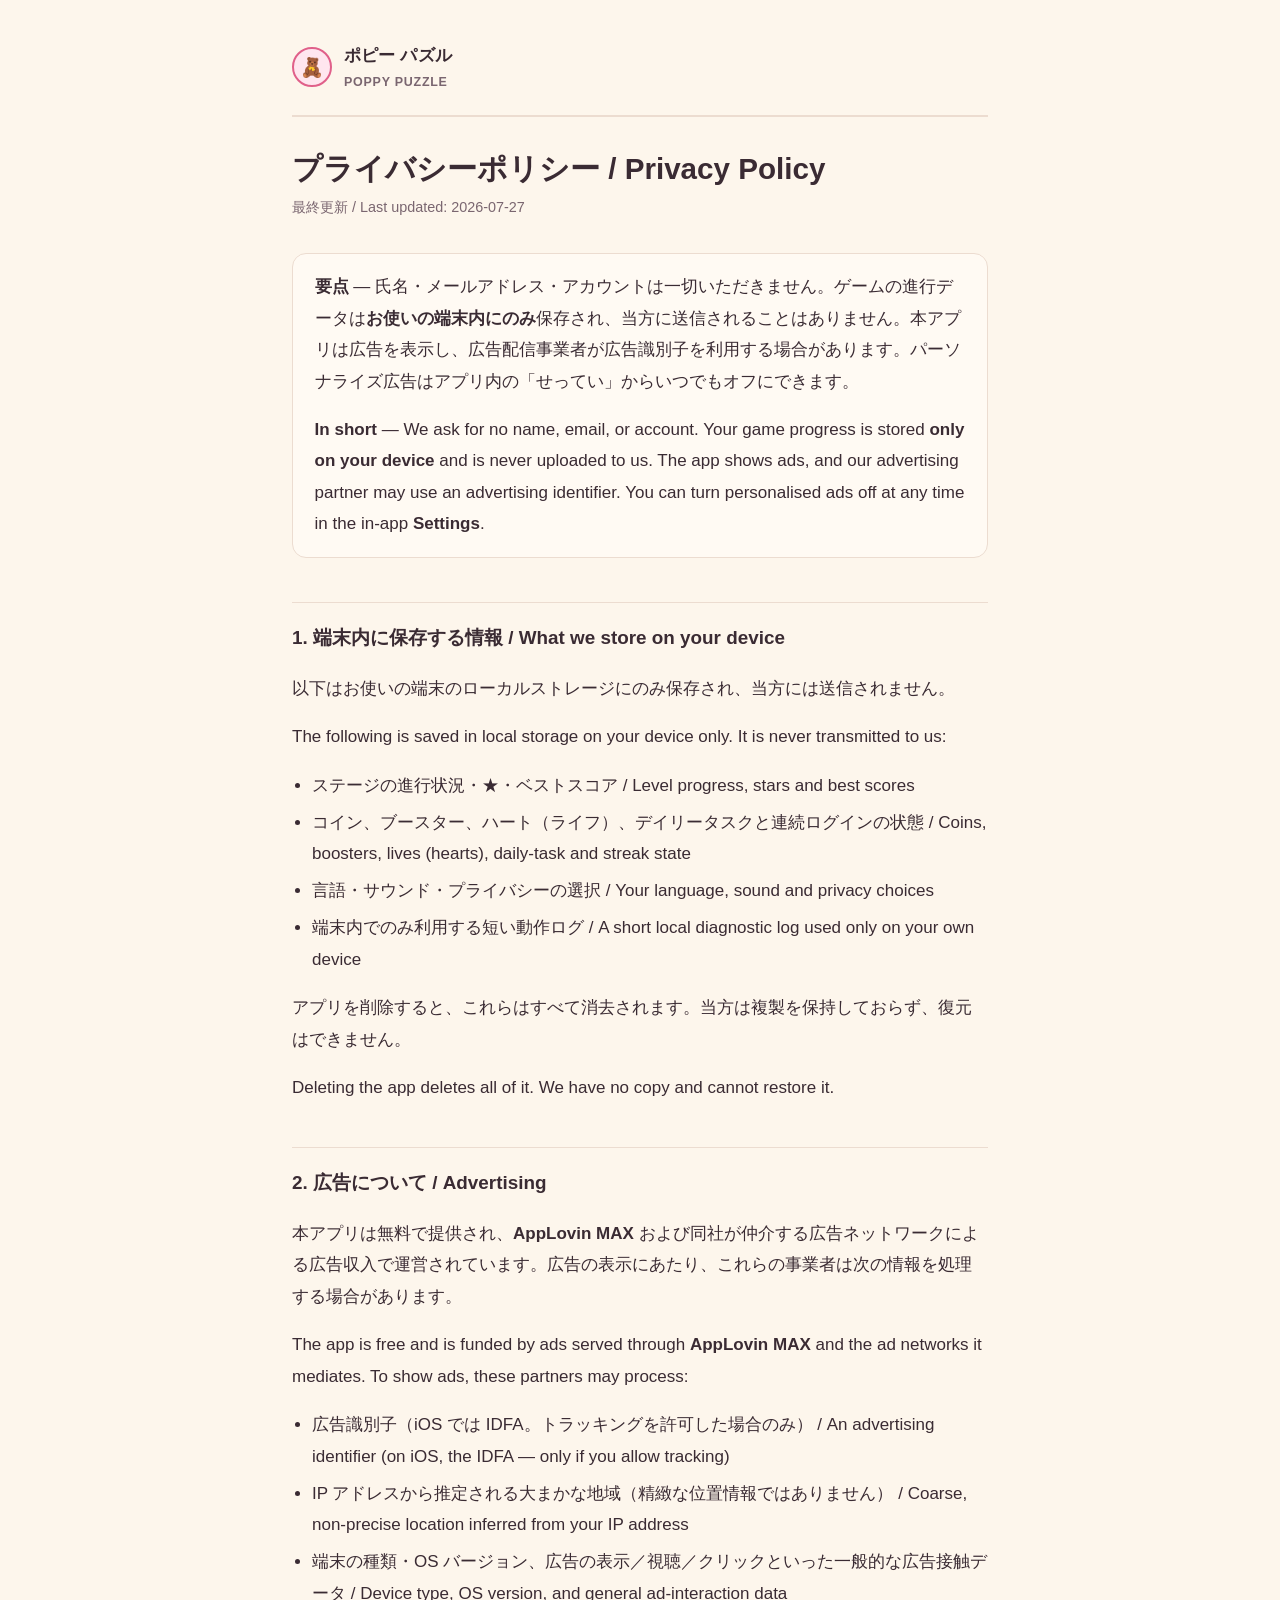
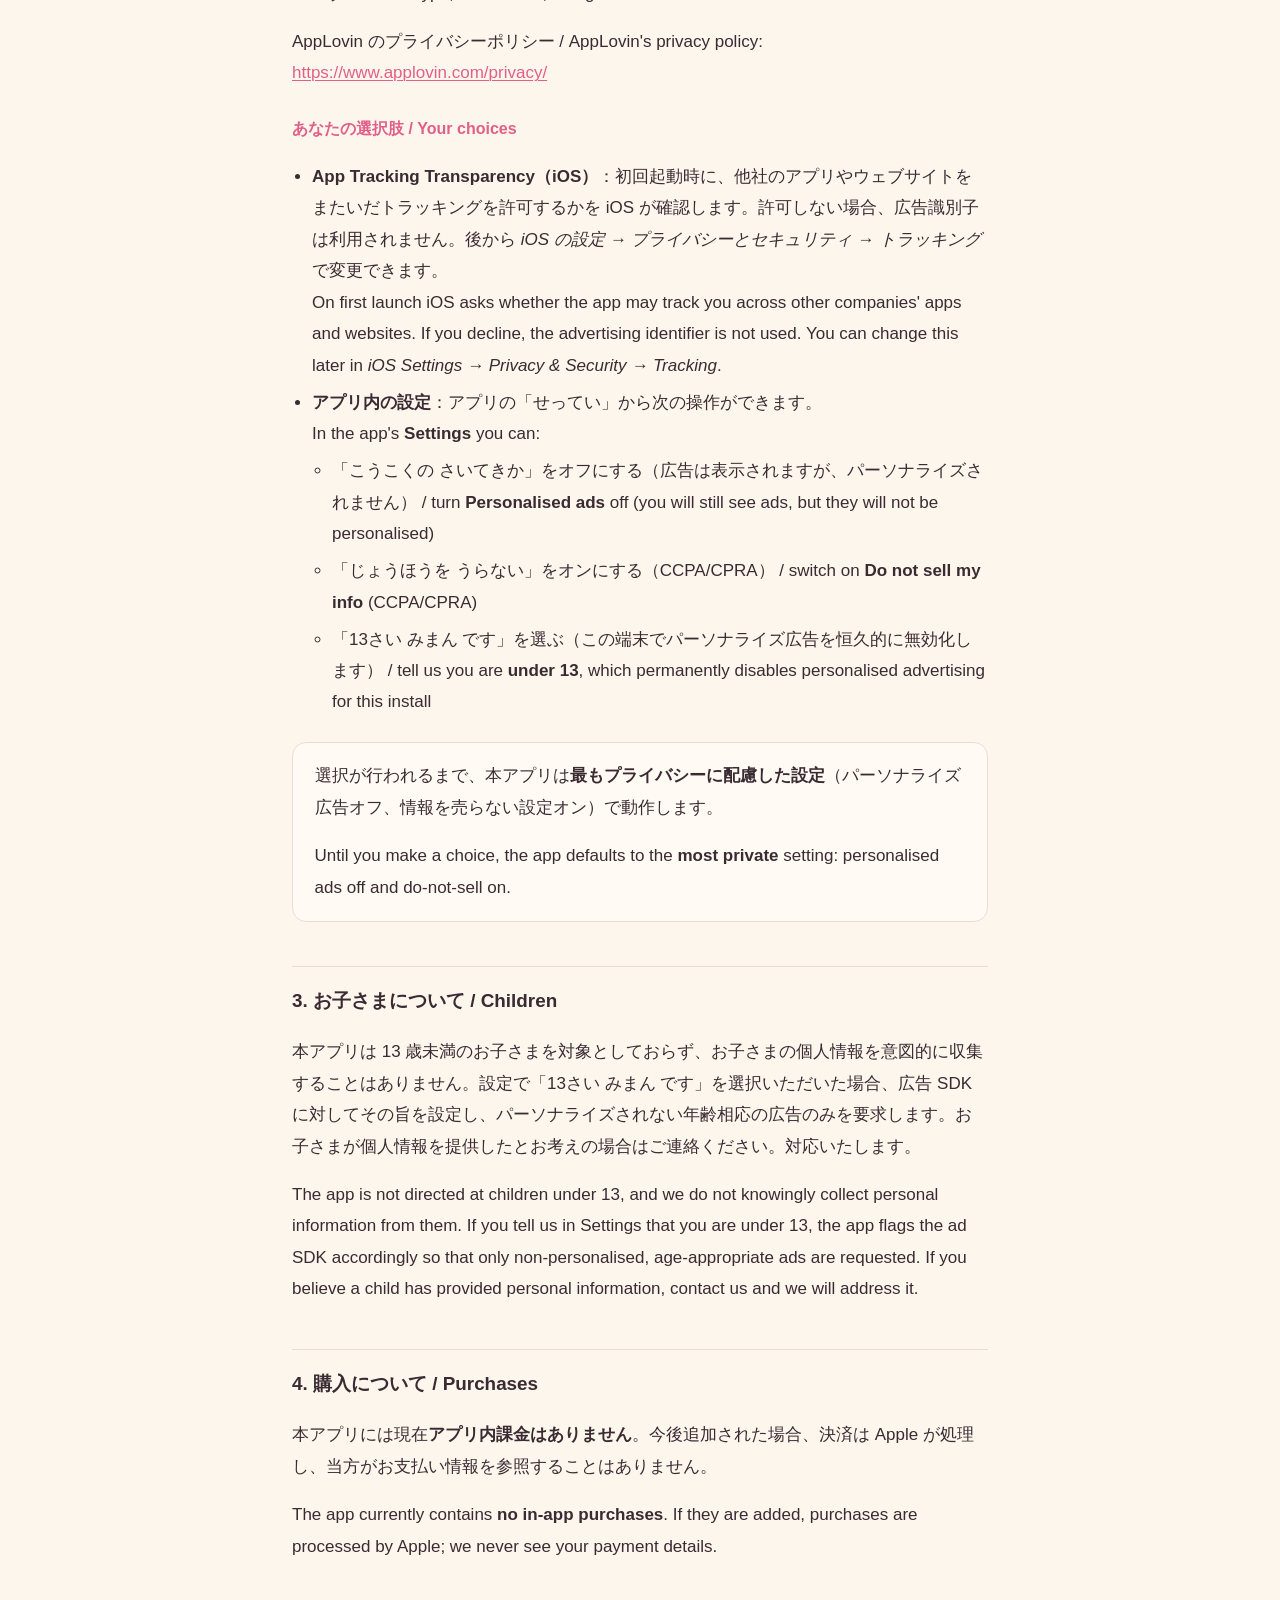
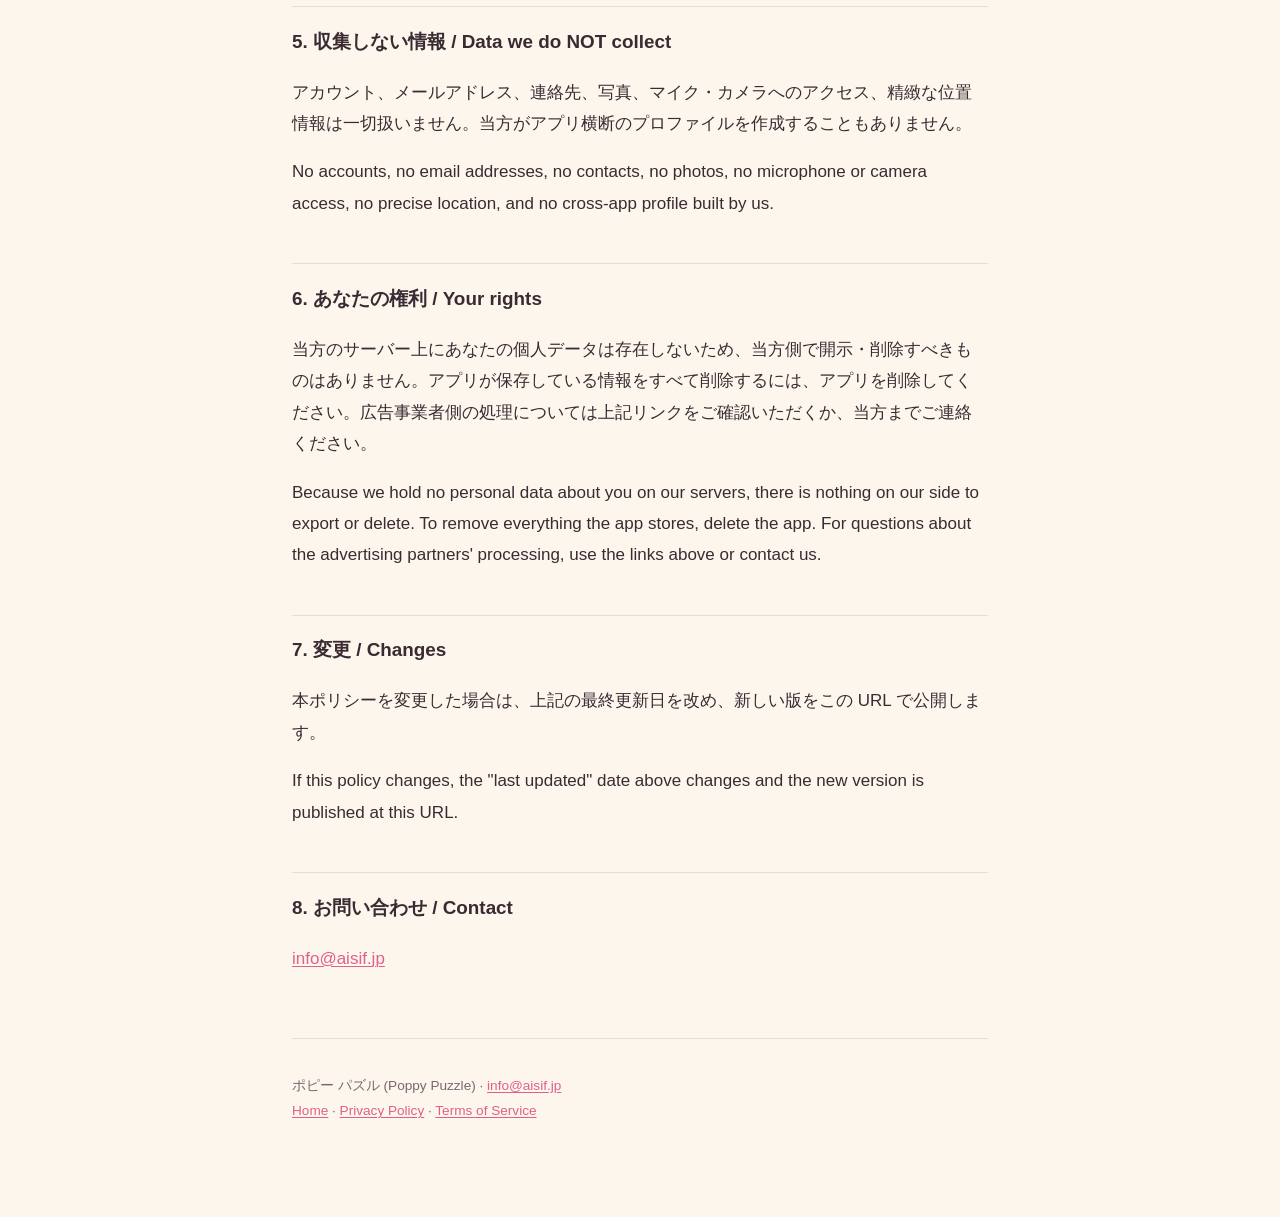
==== privacy-policy.html @ b0c6ab4a "Legal pages for ポピー パズル (Poppy Puzzle): privacy policy + terms of service" ====
<!doctype html>
<html lang="ja">
<head>
<meta charset="utf-8">
<meta name="viewport" content="width=device-width, initial-scale=1">
<title>プライバシーポリシー — ポピー パズル / Poppy Puzzle</title>
<link rel="stylesheet" href="./style.css">
</head>
<body>
<div class="wrap">
<header class="site">
  <div class="mark">🧸</div>
  <div class="name">ポピー パズル<small>Poppy Puzzle</small></div>
</header>
<h1>プライバシーポリシー / Privacy Policy</h1>
<p class="updated">最終更新 / Last updated: 2026-07-27</p>

<div class="card">
  <p><strong>要点</strong> — 氏名・メールアドレス・アカウントは一切いただきません。ゲームの進行データは<strong>お使いの端末内にのみ</strong>保存され、当方に送信されることはありません。本アプリは広告を表示し、広告配信事業者が広告識別子を利用する場合があります。パーソナライズ広告はアプリ内の「せってい」からいつでもオフにできます。</p>
  <p><strong>In short</strong> — We ask for no name, email, or account. Your game progress is stored <strong>only on your device</strong> and is never uploaded to us. The app shows ads, and our advertising partner may use an advertising identifier. You can turn personalised ads off at any time in the in-app <strong>Settings</strong>.</p>
</div>

<h2>1. 端末内に保存する情報 / What we store on your device</h2>
<p>以下はお使いの端末のローカルストレージにのみ保存され、当方には送信されません。</p>
<p>The following is saved in local storage on your device only. It is never transmitted to us:</p>
<ul>
  <li>ステージの進行状況・★・ベストスコア / Level progress, stars and best scores</li>
  <li>コイン、ブースター、ハート（ライフ）、デイリータスクと連続ログインの状態 / Coins, boosters, lives (hearts), daily-task and streak state</li>
  <li>言語・サウンド・プライバシーの選択 / Your language, sound and privacy choices</li>
  <li>端末内でのみ利用する短い動作ログ / A short local diagnostic log used only on your own device</li>
</ul>
<p>アプリを削除すると、これらはすべて消去されます。当方は複製を保持しておらず、復元はできません。</p>
<p>Deleting the app deletes all of it. We have no copy and cannot restore it.</p>

<h2>2. 広告について / Advertising</h2>
<p>本アプリは無料で提供され、<strong>AppLovin MAX</strong> および同社が仲介する広告ネットワークによる広告収入で運営されています。広告の表示にあたり、これらの事業者は次の情報を処理する場合があります。</p>
<p>The app is free and is funded by ads served through <strong>AppLovin MAX</strong> and the ad networks it mediates. To show ads, these partners may process:</p>
<ul>
  <li>広告識別子（iOS では IDFA。トラッキングを許可した場合のみ） / An advertising identifier (on iOS, the IDFA — only if you allow tracking)</li>
  <li>IP アドレスから推定される大まかな地域（精緻な位置情報ではありません） / Coarse, non-precise location inferred from your IP address</li>
  <li>端末の種類・OS バージョン、広告の表示／視聴／クリックといった一般的な広告接触データ / Device type, OS version, and general ad-interaction data</li>
</ul>
<p>AppLovin のプライバシーポリシー / AppLovin's privacy policy:
<a href="https://www.applovin.com/privacy/" rel="noopener">https://www.applovin.com/privacy/</a></p>

<h3>あなたの選択肢 / Your choices</h3>
<ul>
  <li><strong>App Tracking Transparency（iOS）</strong>：初回起動時に、他社のアプリやウェブサイトをまたいだトラッキングを許可するかを iOS が確認します。許可しない場合、広告識別子は利用されません。後から <em>iOS の設定 → プライバシーとセキュリティ → トラッキング</em> で変更できます。<br>
  On first launch iOS asks whether the app may track you across other companies' apps and websites. If you decline, the advertising identifier is not used. You can change this later in <em>iOS Settings → Privacy &amp; Security → Tracking</em>.</li>
  <li><strong>アプリ内の設定</strong>：アプリの「せってい」から次の操作ができます。<br>
  In the app's <strong>Settings</strong> you can:
    <ul>
      <li>「こうこくの さいてきか」をオフにする（広告は表示されますが、パーソナライズされません） / turn <strong>Personalised ads</strong> off (you will still see ads, but they will not be personalised)</li>
      <li>「じょうほうを うらない」をオンにする（CCPA/CPRA） / switch on <strong>Do not sell my info</strong> (CCPA/CPRA)</li>
      <li>「13さい みまん です」を選ぶ（この端末でパーソナライズ広告を恒久的に無効化します） / tell us you are <strong>under 13</strong>, which permanently disables personalised advertising for this install</li>
    </ul>
  </li>
</ul>
<div class="card">
  <p>選択が行われるまで、本アプリは<strong>最もプライバシーに配慮した設定</strong>（パーソナライズ広告オフ、情報を売らない設定オン）で動作します。</p>
  <p>Until you make a choice, the app defaults to the <strong>most private</strong> setting: personalised ads off and do-not-sell on.</p>
</div>

<h2>3. お子さまについて / Children</h2>
<p>本アプリは 13 歳未満のお子さまを対象としておらず、お子さまの個人情報を意図的に収集することはありません。設定で「13さい みまん です」を選択いただいた場合、広告 SDK に対してその旨を設定し、パーソナライズされない年齢相応の広告のみを要求します。お子さまが個人情報を提供したとお考えの場合はご連絡ください。対応いたします。</p>
<p>The app is not directed at children under 13, and we do not knowingly collect personal information from them. If you tell us in Settings that you are under 13, the app flags the ad SDK accordingly so that only non-personalised, age-appropriate ads are requested. If you believe a child has provided personal information, contact us and we will address it.</p>

<h2>4. 購入について / Purchases</h2>
<p>本アプリには現在<strong>アプリ内課金はありません</strong>。今後追加された場合、決済は Apple が処理し、当方がお支払い情報を参照することはありません。</p>
<p>The app currently contains <strong>no in-app purchases</strong>. If they are added, purchases are processed by Apple; we never see your payment details.</p>

<h2>5. 収集しない情報 / Data we do NOT collect</h2>
<p>アカウント、メールアドレス、連絡先、写真、マイク・カメラへのアクセス、精緻な位置情報は一切扱いません。当方がアプリ横断のプロファイルを作成することもありません。</p>
<p>No accounts, no email addresses, no contacts, no photos, no microphone or camera access, no precise location, and no cross-app profile built by us.</p>

<h2>6. あなたの権利 / Your rights</h2>
<p>当方のサーバー上にあなたの個人データは存在しないため、当方側で開示・削除すべきものはありません。アプリが保存している情報をすべて削除するには、アプリを削除してください。広告事業者側の処理については上記リンクをご確認いただくか、当方までご連絡ください。</p>
<p>Because we hold no personal data about you on our servers, there is nothing on our side to export or delete. To remove everything the app stores, delete the app. For questions about the advertising partners' processing, use the links above or contact us.</p>

<h2>7. 変更 / Changes</h2>
<p>本ポリシーを変更した場合は、上記の最終更新日を改め、新しい版をこの URL で公開します。</p>
<p>If this policy changes, the "last updated" date above changes and the new version is published at this URL.</p>

<h2>8. お問い合わせ / Contact</h2>
<p><a href="mailto:info@aisif.jp">info@aisif.jp</a></p>
<footer class="site">
  <p>ポピー パズル (Poppy Puzzle) · <a href="mailto:info@aisif.jp">info@aisif.jp</a><br>
  <a href="./">Home</a> · <a href="./privacy-policy.html">Privacy Policy</a> · <a href="./terms-of-service.html">Terms of Service</a></p>
</footer>
</div>
</body>
</html>
---- style.css ----
:root {
  --ink: #3a2b33;
  --ink-dim: #7a6670;
  --cream: #fdf6ec;
  --card: #fffaf3;
  --rose: #e0608a;
  --rose-soft: #ffe6ef;
  --line: #ecdcd0;
}
@media (prefers-color-scheme: dark) {
  :root {
    --ink: #f2e7ea;
    --ink-dim: #b9a5ad;
    --cream: #221a1f;
    --card: #2c222a;
    --rose: #ff9dbd;
    --rose-soft: #3a2830;
    --line: #43343d;
  }
}
* { box-sizing: border-box; }
html { -webkit-text-size-adjust: 100%; }
body {
  margin: 0;
  background: var(--cream);
  color: var(--ink);
  font-family: -apple-system, BlinkMacSystemFont, "Hiragino Sans", "Noto Sans JP", "Segoe UI", sans-serif;
  line-height: 1.85;
  font-size: 17px;
}
.wrap { max-width: 46rem; margin: 0 auto; padding: 2.5rem 1.25rem 5rem; }
header.site {
  display: flex; align-items: center; gap: .75rem;
  padding-bottom: 1.25rem; margin-bottom: 2rem;
  border-bottom: 2px solid var(--line);
}
header.site .mark {
  width: 2.5rem; height: 2.5rem; border-radius: 50%;
  background: var(--rose-soft); border: 2px solid var(--rose);
  display: grid; place-items: center; font-size: 1.2rem;
}
header.site .name { font-weight: 800; letter-spacing: .01em; }
header.site .name small { display: block; font-weight: 600; color: var(--ink-dim); font-size: .78rem; letter-spacing: .06em; text-transform: uppercase; }
h1 { font-size: 1.85rem; line-height: 1.35; margin: 0 0 .35rem; text-wrap: balance; }
h2 {
  font-size: 1.18rem; margin: 2.75rem 0 .6rem; padding-top: 1.1rem;
  border-top: 1px solid var(--line); text-wrap: balance;
}
h3 { font-size: 1rem; margin: 1.6rem 0 .4rem; color: var(--rose); }
.updated { color: var(--ink-dim); font-size: .9rem; margin: 0 0 2rem; }
ul { padding-left: 1.25rem; }
li { margin: .35rem 0; }
a { color: var(--rose); text-decoration-thickness: 1px; text-underline-offset: 2px; }
code { background: var(--rose-soft); padding: .1em .35em; border-radius: 4px; font-size: .9em; }
.card {
  background: var(--card); border: 1px solid var(--line);
  border-radius: 14px; padding: 1.1rem 1.35rem; margin: 1.5rem 0;
}
.card p:first-child { margin-top: 0; }
.card p:last-child { margin-bottom: 0; }
.lang-nav { display: flex; gap: .5rem; margin: 0 0 2rem; flex-wrap: wrap; }
.lang-nav a {
  padding: .4rem .9rem; border-radius: 999px; text-decoration: none;
  border: 1px solid var(--line); background: var(--card);
  font-size: .88rem; font-weight: 700; color: var(--ink-dim);
}
.lang-nav a[aria-current="true"] { background: var(--rose); border-color: var(--rose); color: #fff; }
.docs { list-style: none; padding: 0; margin: 2rem 0 0; display: grid; gap: .75rem; }
.docs a {
  display: flex; justify-content: space-between; align-items: center; gap: 1rem;
  padding: 1rem 1.25rem; border-radius: 14px; text-decoration: none;
  background: var(--card); border: 1px solid var(--line); color: var(--ink); font-weight: 700;
}
.docs a::after { content: "→"; color: var(--rose); }
footer.site {
  margin-top: 4rem; padding-top: 1.25rem; border-top: 1px solid var(--line);
  color: var(--ink-dim); font-size: .85rem;
}
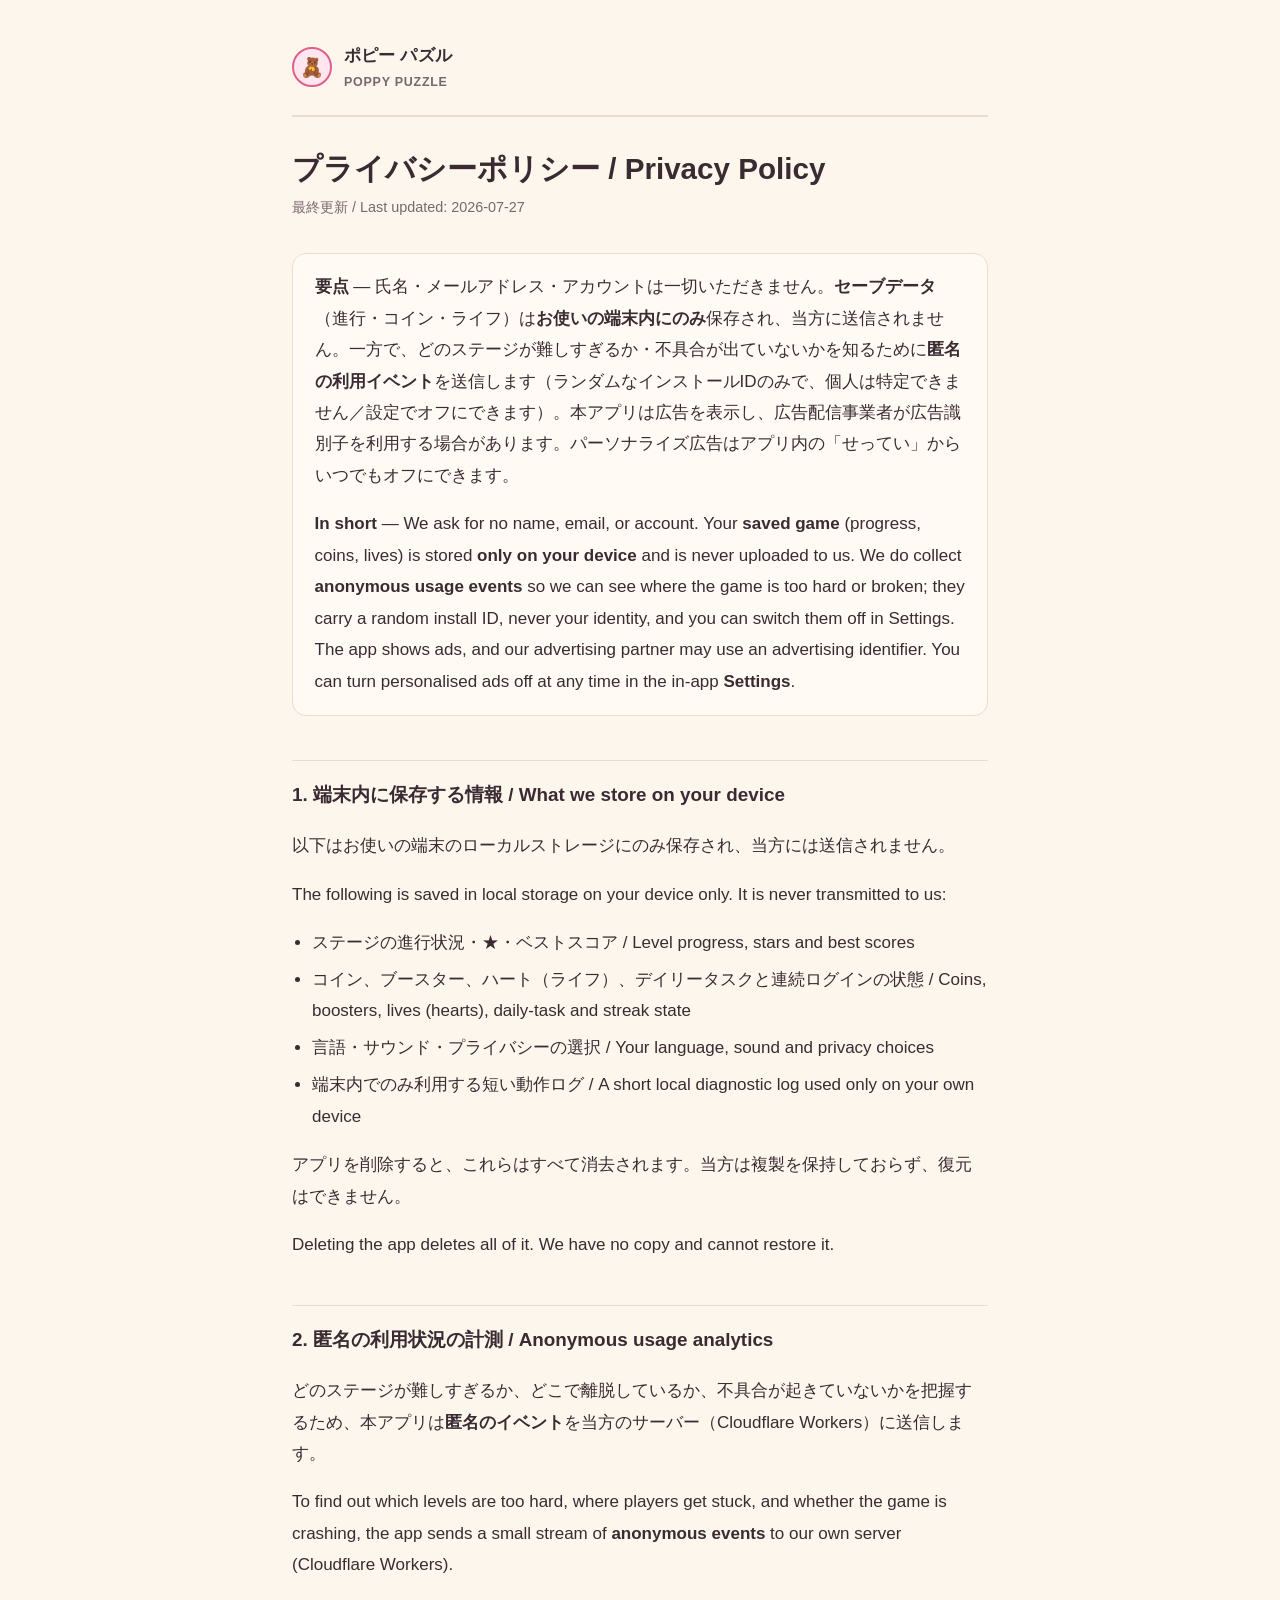
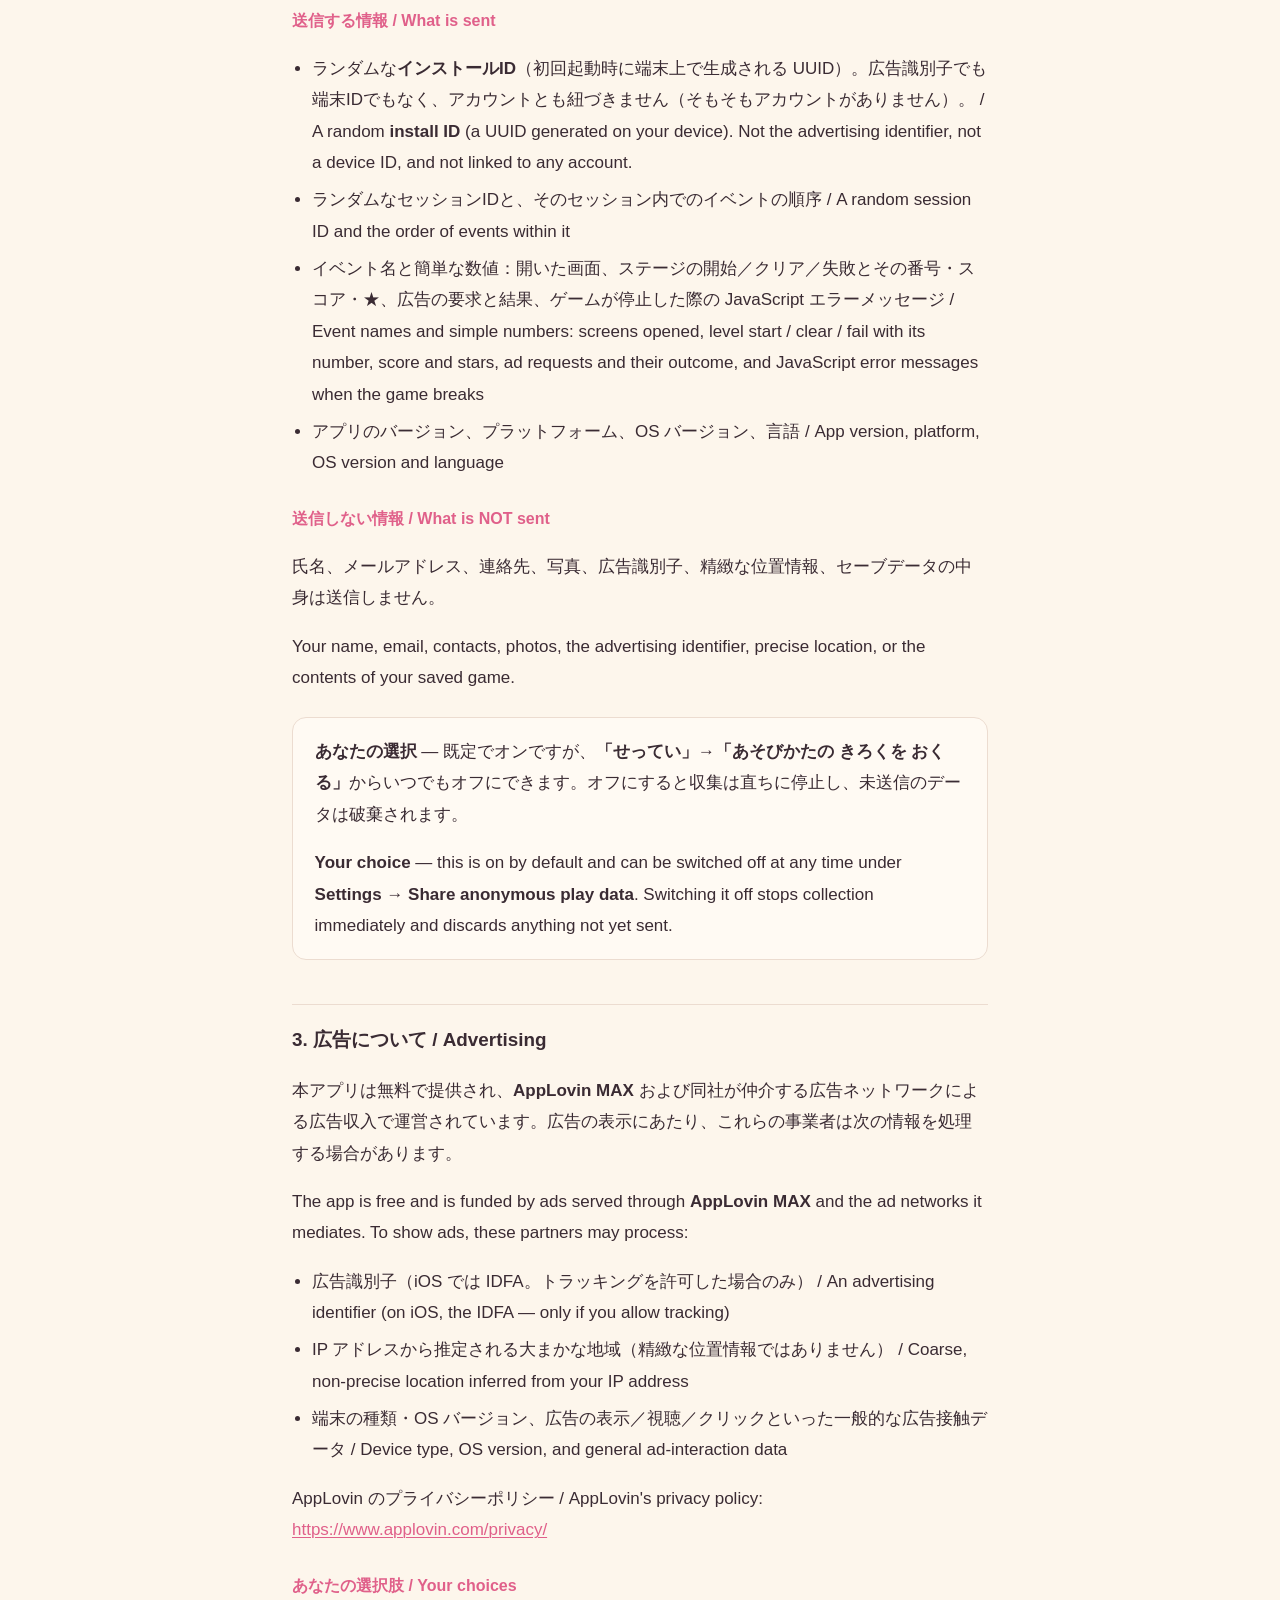
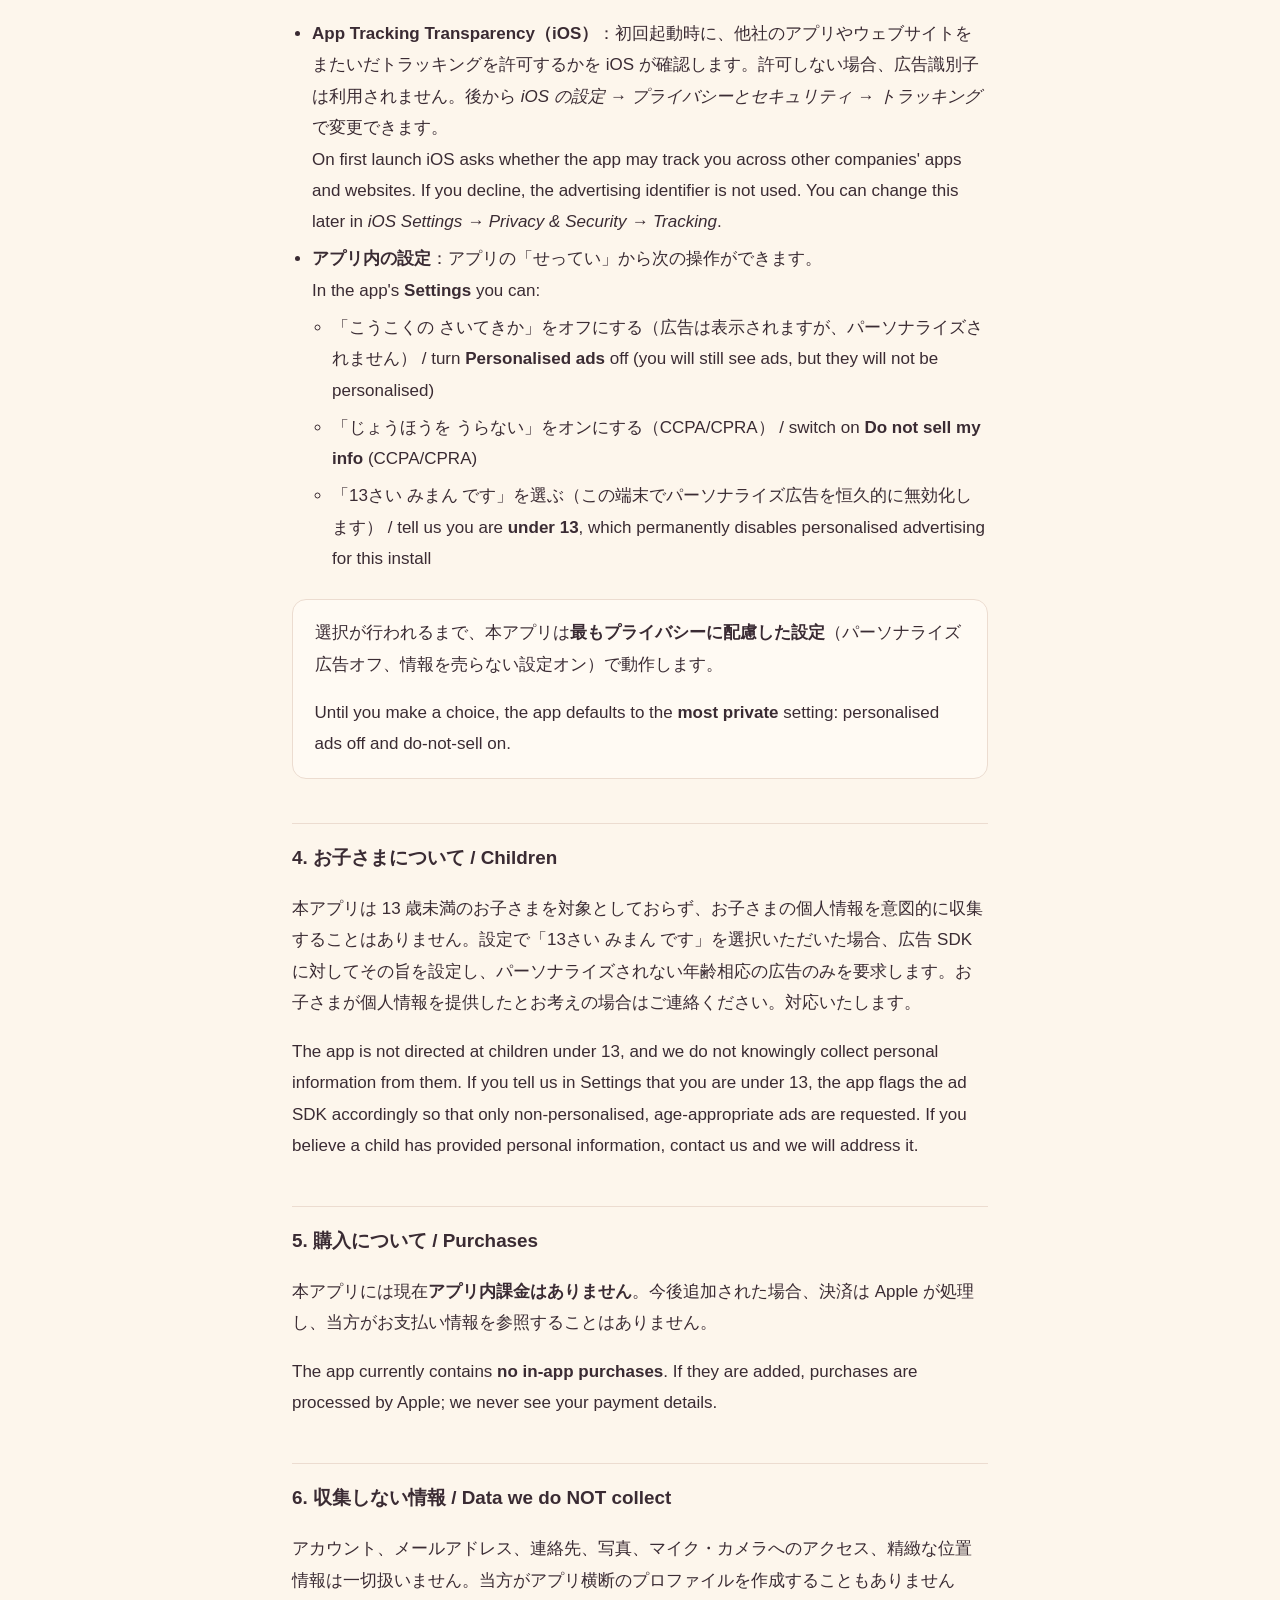
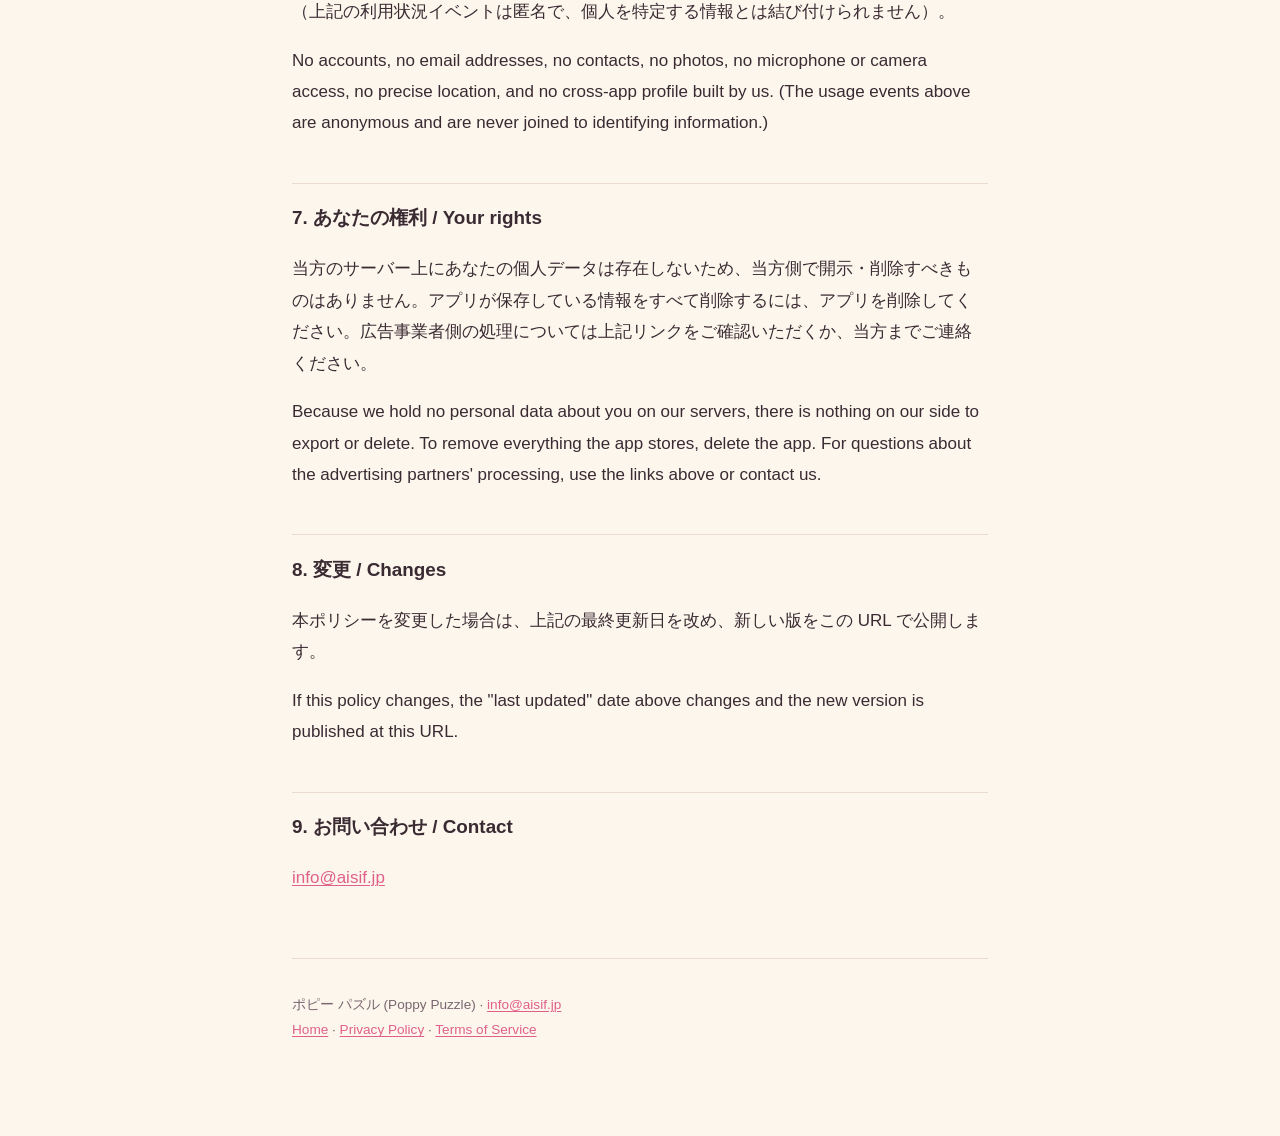
==== commit 4ab560df: "Disclose the anonymous usage analytics added in the app" ====
--- a/privacy-policy.html
+++ b/privacy-policy.html
@@ -16,8 +16,8 @@
 <p class="updated">最終更新 / Last updated: 2026-07-27</p>
 
 <div class="card">
-  <p><strong>要点</strong> — 氏名・メールアドレス・アカウントは一切いただきません。ゲームの進行データは<strong>お使いの端末内にのみ</strong>保存され、当方に送信されることはありません。本アプリは広告を表示し、広告配信事業者が広告識別子を利用する場合があります。パーソナライズ広告はアプリ内の「せってい」からいつでもオフにできます。</p>
-  <p><strong>In short</strong> — We ask for no name, email, or account. Your game progress is stored <strong>only on your device</strong> and is never uploaded to us. The app shows ads, and our advertising partner may use an advertising identifier. You can turn personalised ads off at any time in the in-app <strong>Settings</strong>.</p>
+  <p><strong>要点</strong> — 氏名・メールアドレス・アカウントは一切いただきません。<strong>セーブデータ</strong>（進行・コイン・ライフ）は<strong>お使いの端末内にのみ</strong>保存され、当方に送信されません。一方で、どのステージが難しすぎるか・不具合が出ていないかを知るために<strong>匿名の利用イベント</strong>を送信します（ランダムなインストールIDのみで、個人は特定できません／設定でオフにできます）。本アプリは広告を表示し、広告配信事業者が広告識別子を利用する場合があります。パーソナライズ広告はアプリ内の「せってい」からいつでもオフにできます。</p>
+  <p><strong>In short</strong> — We ask for no name, email, or account. Your <strong>saved game</strong> (progress, coins, lives) is stored <strong>only on your device</strong> and is never uploaded to us. We do collect <strong>anonymous usage events</strong> so we can see where the game is too hard or broken; they carry a random install ID, never your identity, and you can switch them off in Settings. The app shows ads, and our advertising partner may use an advertising identifier. You can turn personalised ads off at any time in the in-app <strong>Settings</strong>.</p>
 </div>
 
 <h2>1. 端末内に保存する情報 / What we store on your device</h2>
@@ -32,7 +32,25 @@
 <p>アプリを削除すると、これらはすべて消去されます。当方は複製を保持しておらず、復元はできません。</p>
 <p>Deleting the app deletes all of it. We have no copy and cannot restore it.</p>
 
-<h2>2. 広告について / Advertising</h2>
+<h2>2. 匿名の利用状況の計測 / Anonymous usage analytics</h2>
+<p>どのステージが難しすぎるか、どこで離脱しているか、不具合が起きていないかを把握するため、本アプリは<strong>匿名のイベント</strong>を当方のサーバー（Cloudflare Workers）に送信します。</p>
+<p>To find out which levels are too hard, where players get stuck, and whether the game is crashing, the app sends a small stream of <strong>anonymous events</strong> to our own server (Cloudflare Workers).</p>
+<h3>送信する情報 / What is sent</h3>
+<ul>
+  <li>ランダムな<strong>インストールID</strong>（初回起動時に端末上で生成される UUID）。広告識別子でも端末IDでもなく、アカウントとも紐づきません（そもそもアカウントがありません）。 / A random <strong>install ID</strong> (a UUID generated on your device). Not the advertising identifier, not a device ID, and not linked to any account.</li>
+  <li>ランダムなセッションIDと、そのセッション内でのイベントの順序 / A random session ID and the order of events within it</li>
+  <li>イベント名と簡単な数値：開いた画面、ステージの開始／クリア／失敗とその番号・スコア・★、広告の要求と結果、ゲームが停止した際の JavaScript エラーメッセージ / Event names and simple numbers: screens opened, level start / clear / fail with its number, score and stars, ad requests and their outcome, and JavaScript error messages when the game breaks</li>
+  <li>アプリのバージョン、プラットフォーム、OS バージョン、言語 / App version, platform, OS version and language</li>
+</ul>
+<h3>送信しない情報 / What is NOT sent</h3>
+<p>氏名、メールアドレス、連絡先、写真、広告識別子、精緻な位置情報、セーブデータの中身は送信しません。</p>
+<p>Your name, email, contacts, photos, the advertising identifier, precise location, or the contents of your saved game.</p>
+<div class="card">
+  <p><strong>あなたの選択</strong> — 既定でオンですが、<strong>「せってい」→「あそびかたの きろくを おくる」</strong>からいつでもオフにできます。オフにすると収集は直ちに停止し、未送信のデータは破棄されます。</p>
+  <p><strong>Your choice</strong> — this is on by default and can be switched off at any time under <strong>Settings → Share anonymous play data</strong>. Switching it off stops collection immediately and discards anything not yet sent.</p>
+</div>
+
+<h2>3. 広告について / Advertising</h2>
 <p>本アプリは無料で提供され、<strong>AppLovin MAX</strong> および同社が仲介する広告ネットワークによる広告収入で運営されています。広告の表示にあたり、これらの事業者は次の情報を処理する場合があります。</p>
 <p>The app is free and is funded by ads served through <strong>AppLovin MAX</strong> and the ad networks it mediates. To show ads, these partners may process:</p>
 <ul>
@@ -61,27 +79,27 @@
   <p>Until you make a choice, the app defaults to the <strong>most private</strong> setting: personalised ads off and do-not-sell on.</p>
 </div>
 
-<h2>3. お子さまについて / Children</h2>
+<h2>4. お子さまについて / Children</h2>
 <p>本アプリは 13 歳未満のお子さまを対象としておらず、お子さまの個人情報を意図的に収集することはありません。設定で「13さい みまん です」を選択いただいた場合、広告 SDK に対してその旨を設定し、パーソナライズされない年齢相応の広告のみを要求します。お子さまが個人情報を提供したとお考えの場合はご連絡ください。対応いたします。</p>
 <p>The app is not directed at children under 13, and we do not knowingly collect personal information from them. If you tell us in Settings that you are under 13, the app flags the ad SDK accordingly so that only non-personalised, age-appropriate ads are requested. If you believe a child has provided personal information, contact us and we will address it.</p>
 
-<h2>4. 購入について / Purchases</h2>
+<h2>5. 購入について / Purchases</h2>
 <p>本アプリには現在<strong>アプリ内課金はありません</strong>。今後追加された場合、決済は Apple が処理し、当方がお支払い情報を参照することはありません。</p>
 <p>The app currently contains <strong>no in-app purchases</strong>. If they are added, purchases are processed by Apple; we never see your payment details.</p>
 
-<h2>5. 収集しない情報 / Data we do NOT collect</h2>
-<p>アカウント、メールアドレス、連絡先、写真、マイク・カメラへのアクセス、精緻な位置情報は一切扱いません。当方がアプリ横断のプロファイルを作成することもありません。</p>
-<p>No accounts, no email addresses, no contacts, no photos, no microphone or camera access, no precise location, and no cross-app profile built by us.</p>
+<h2>6. 収集しない情報 / Data we do NOT collect</h2>
+<p>アカウント、メールアドレス、連絡先、写真、マイク・カメラへのアクセス、精緻な位置情報は一切扱いません。当方がアプリ横断のプロファイルを作成することもありません（上記の利用状況イベントは匿名で、個人を特定する情報とは結び付けられません）。</p>
+<p>No accounts, no email addresses, no contacts, no photos, no microphone or camera access, no precise location, and no cross-app profile built by us. (The usage events above are anonymous and are never joined to identifying information.)</p>
 
-<h2>6. あなたの権利 / Your rights</h2>
+<h2>7. あなたの権利 / Your rights</h2>
 <p>当方のサーバー上にあなたの個人データは存在しないため、当方側で開示・削除すべきものはありません。アプリが保存している情報をすべて削除するには、アプリを削除してください。広告事業者側の処理については上記リンクをご確認いただくか、当方までご連絡ください。</p>
 <p>Because we hold no personal data about you on our servers, there is nothing on our side to export or delete. To remove everything the app stores, delete the app. For questions about the advertising partners' processing, use the links above or contact us.</p>
 
-<h2>7. 変更 / Changes</h2>
+<h2>8. 変更 / Changes</h2>
 <p>本ポリシーを変更した場合は、上記の最終更新日を改め、新しい版をこの URL で公開します。</p>
 <p>If this policy changes, the "last updated" date above changes and the new version is published at this URL.</p>
 
-<h2>8. お問い合わせ / Contact</h2>
+<h2>9. お問い合わせ / Contact</h2>
 <p><a href="mailto:info@aisif.jp">info@aisif.jp</a></p>
 <footer class="site">
   <p>ポピー パズル (Poppy Puzzle) · <a href="mailto:info@aisif.jp">info@aisif.jp</a><br>
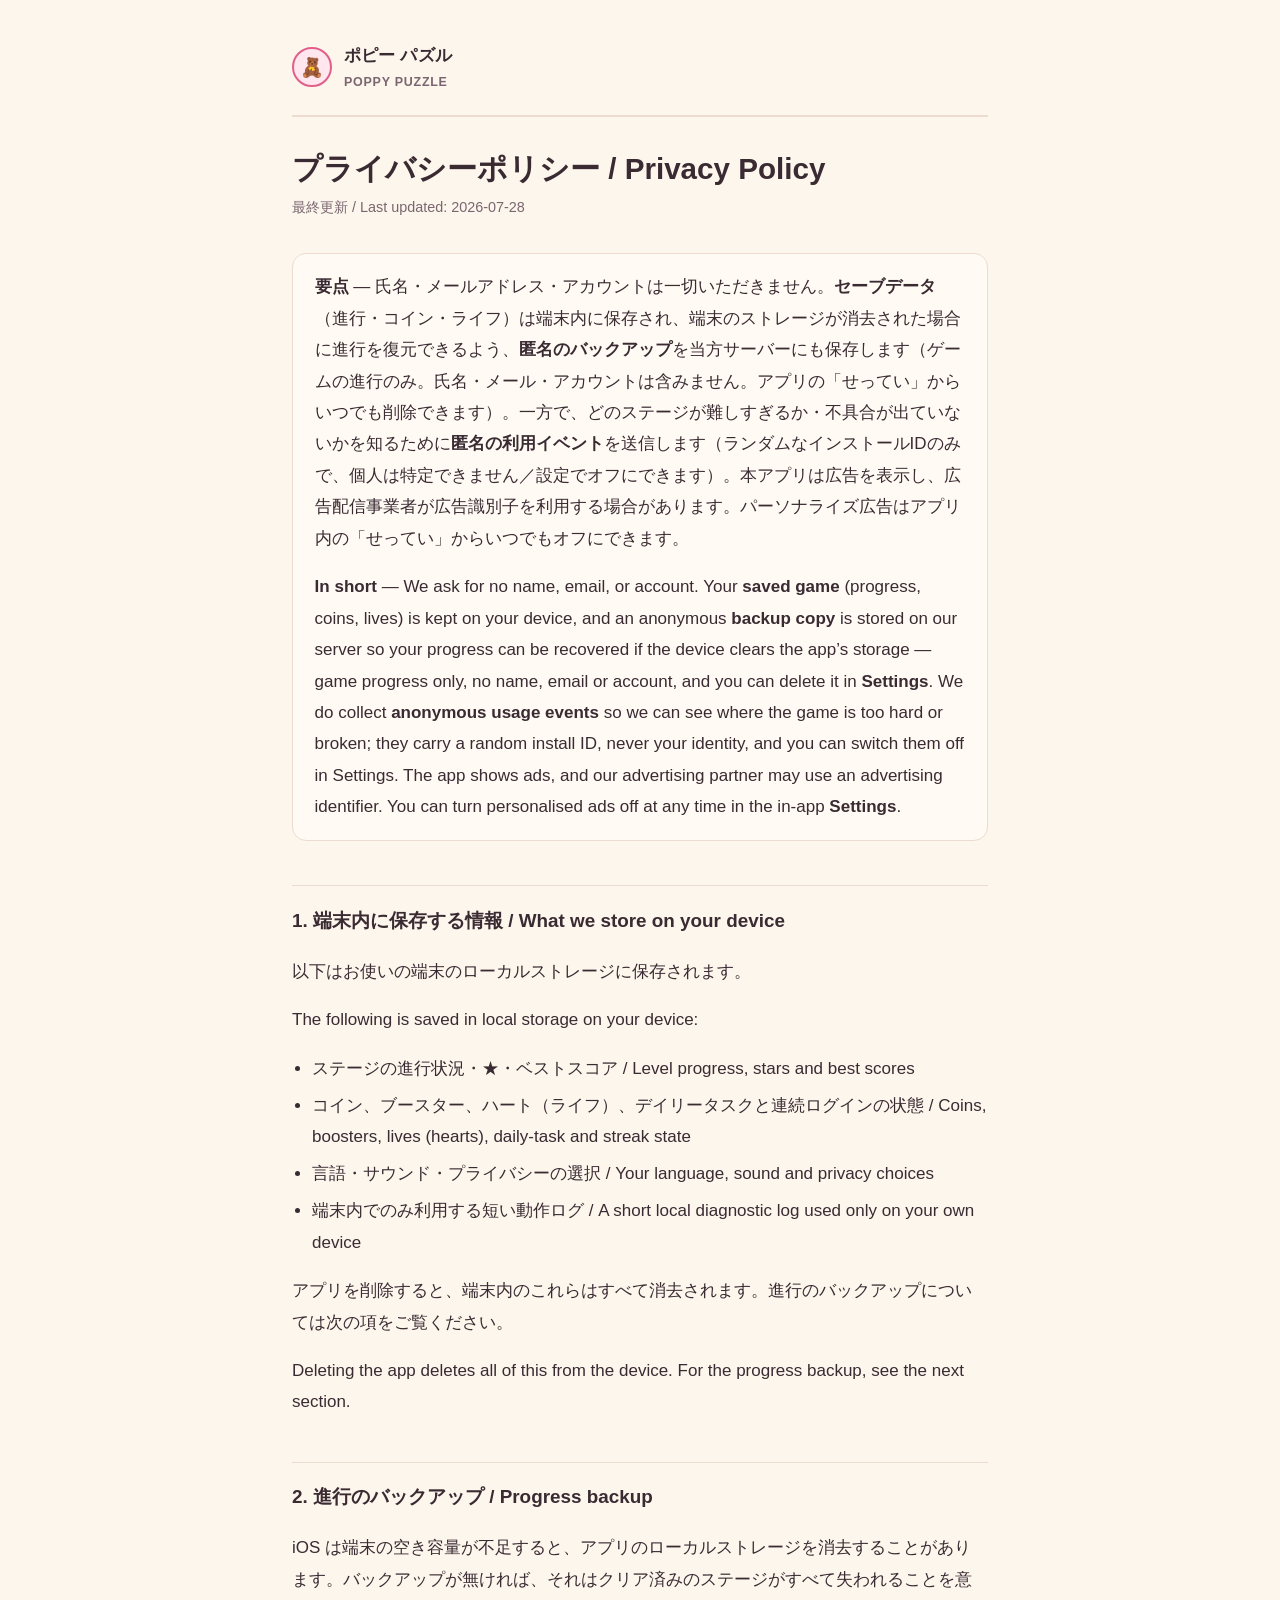
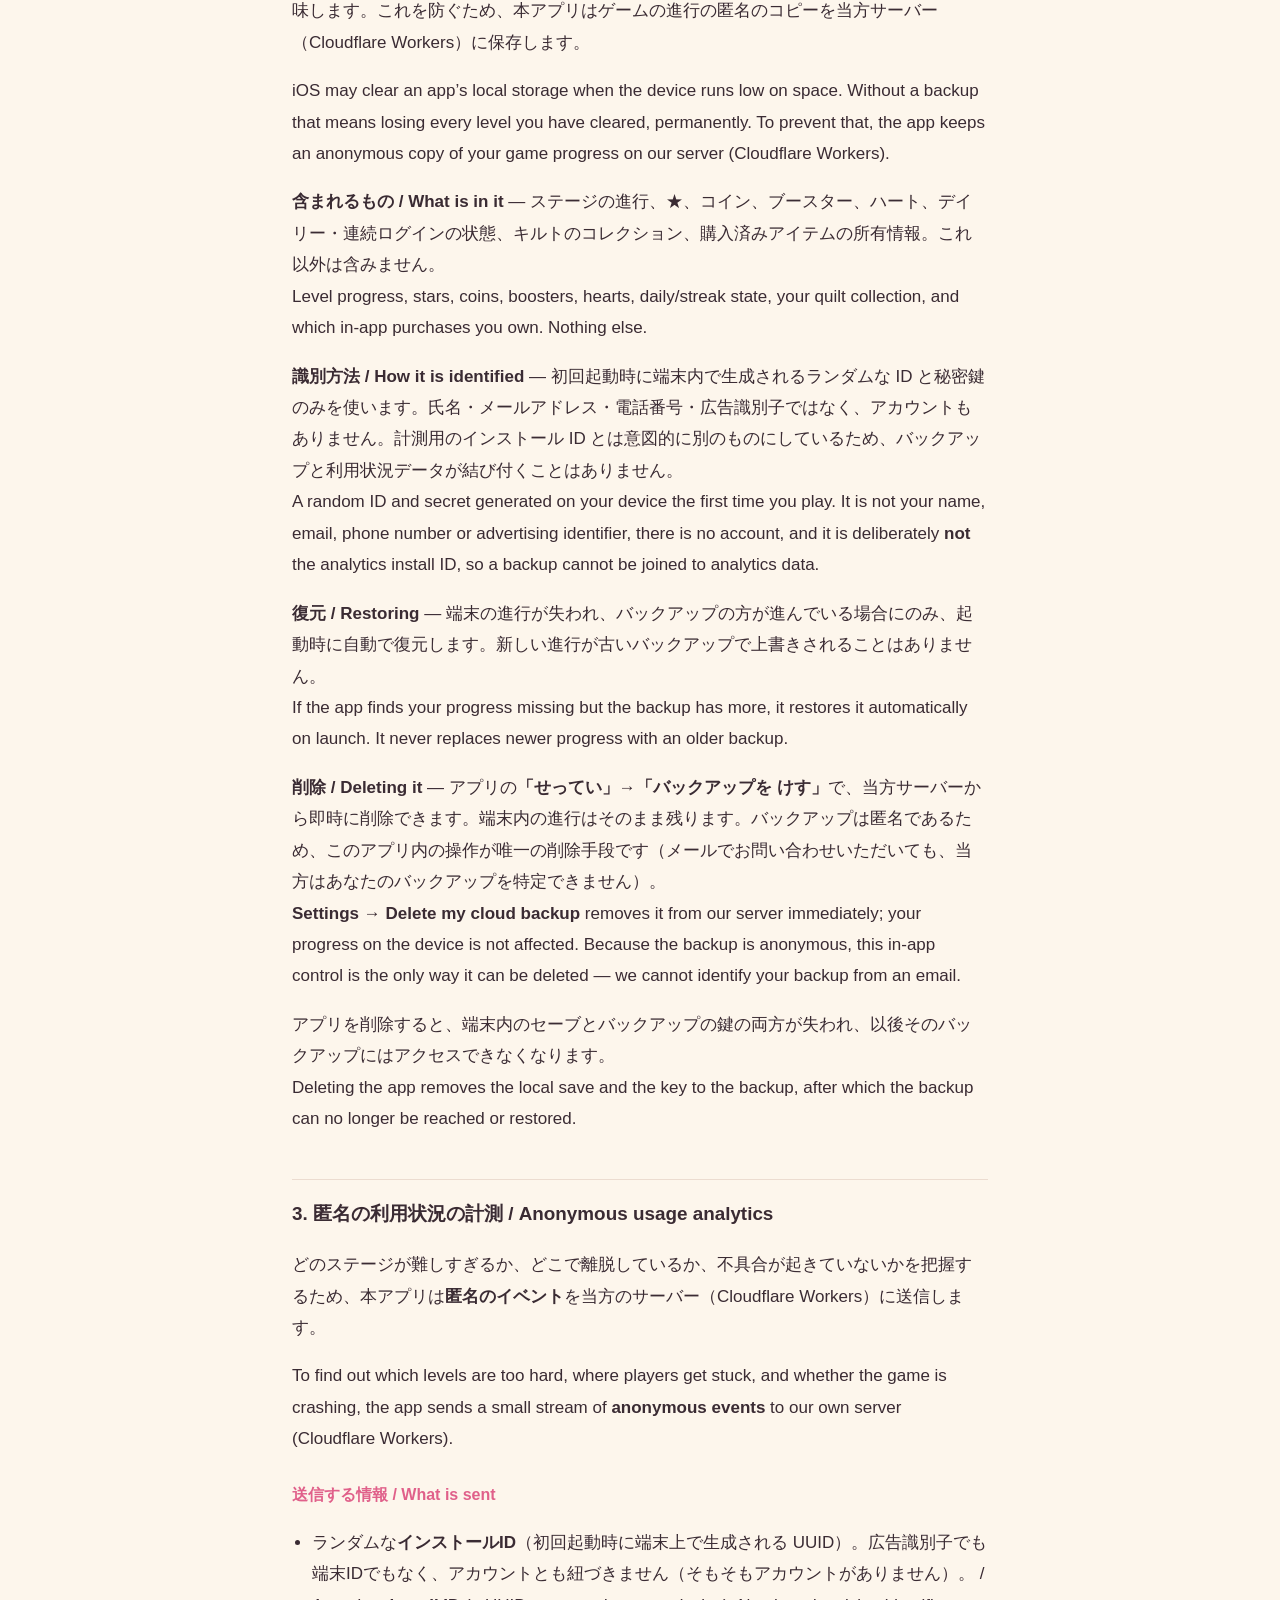
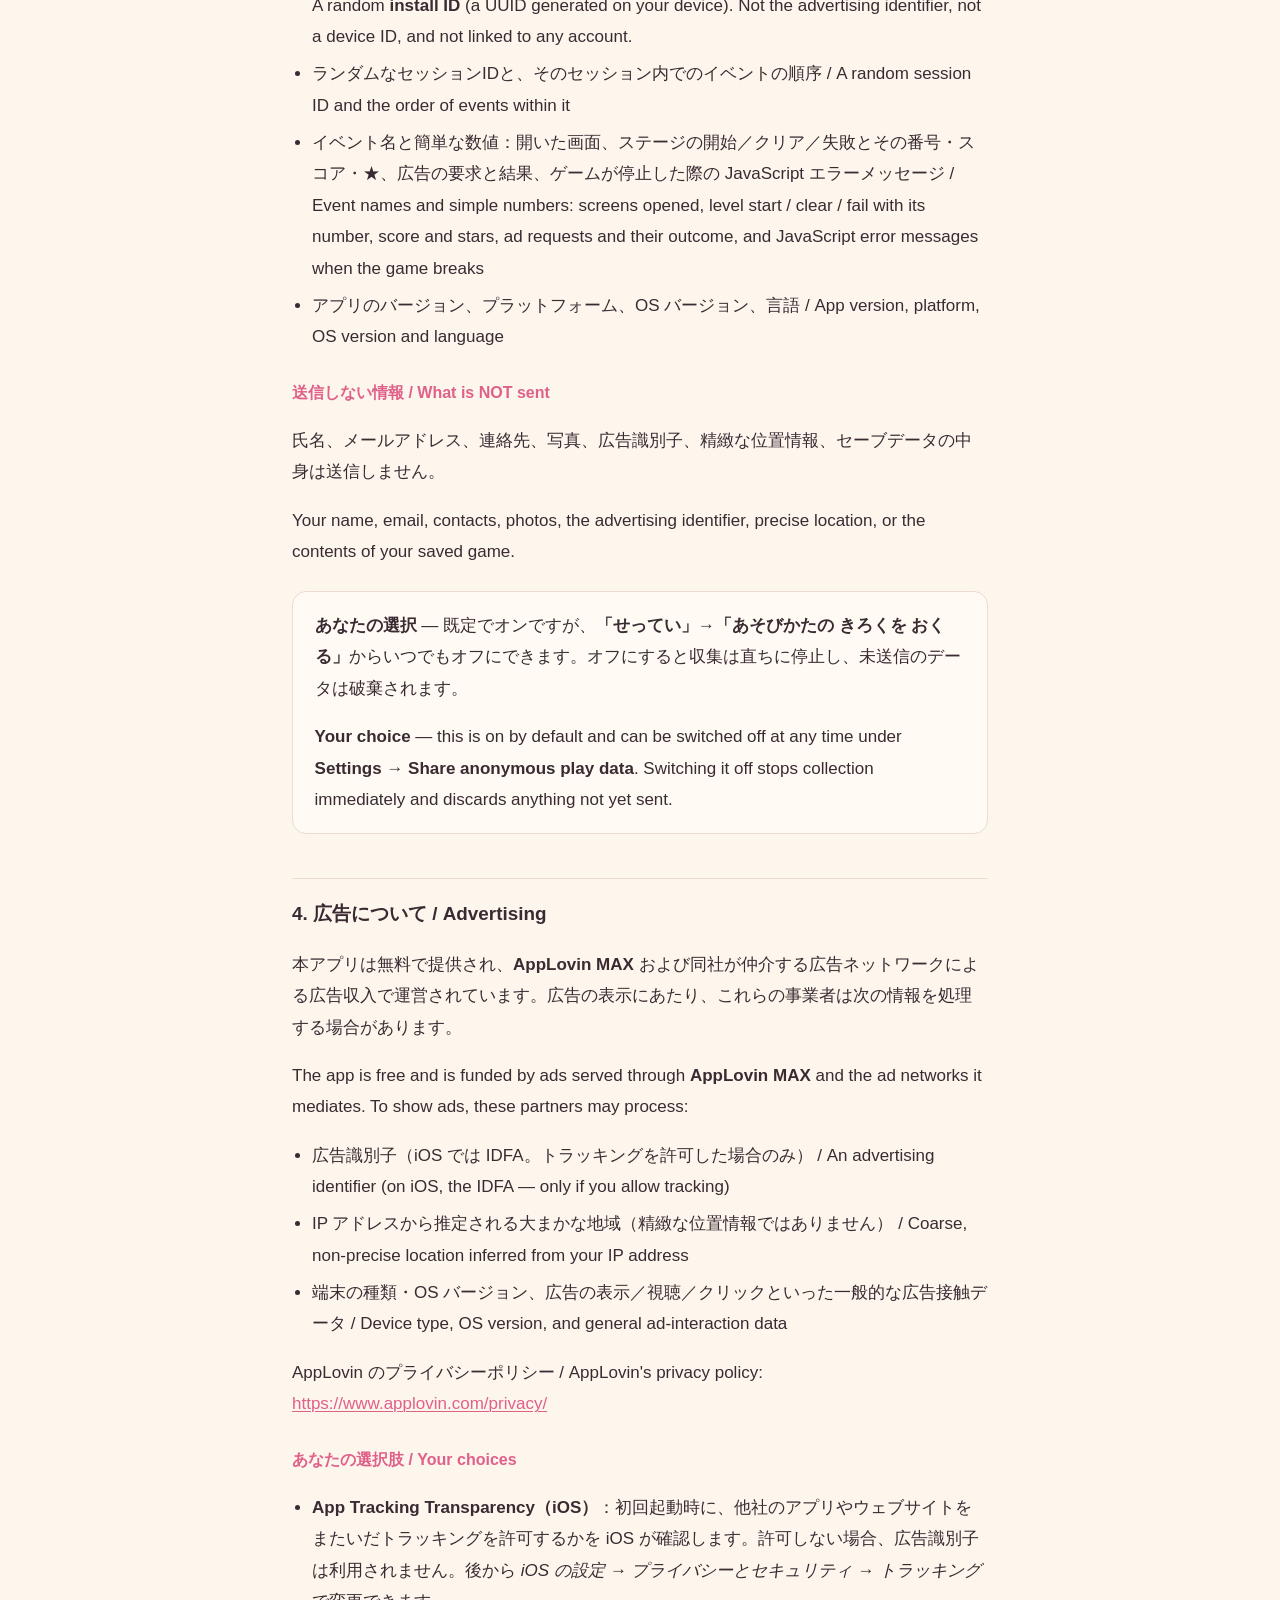
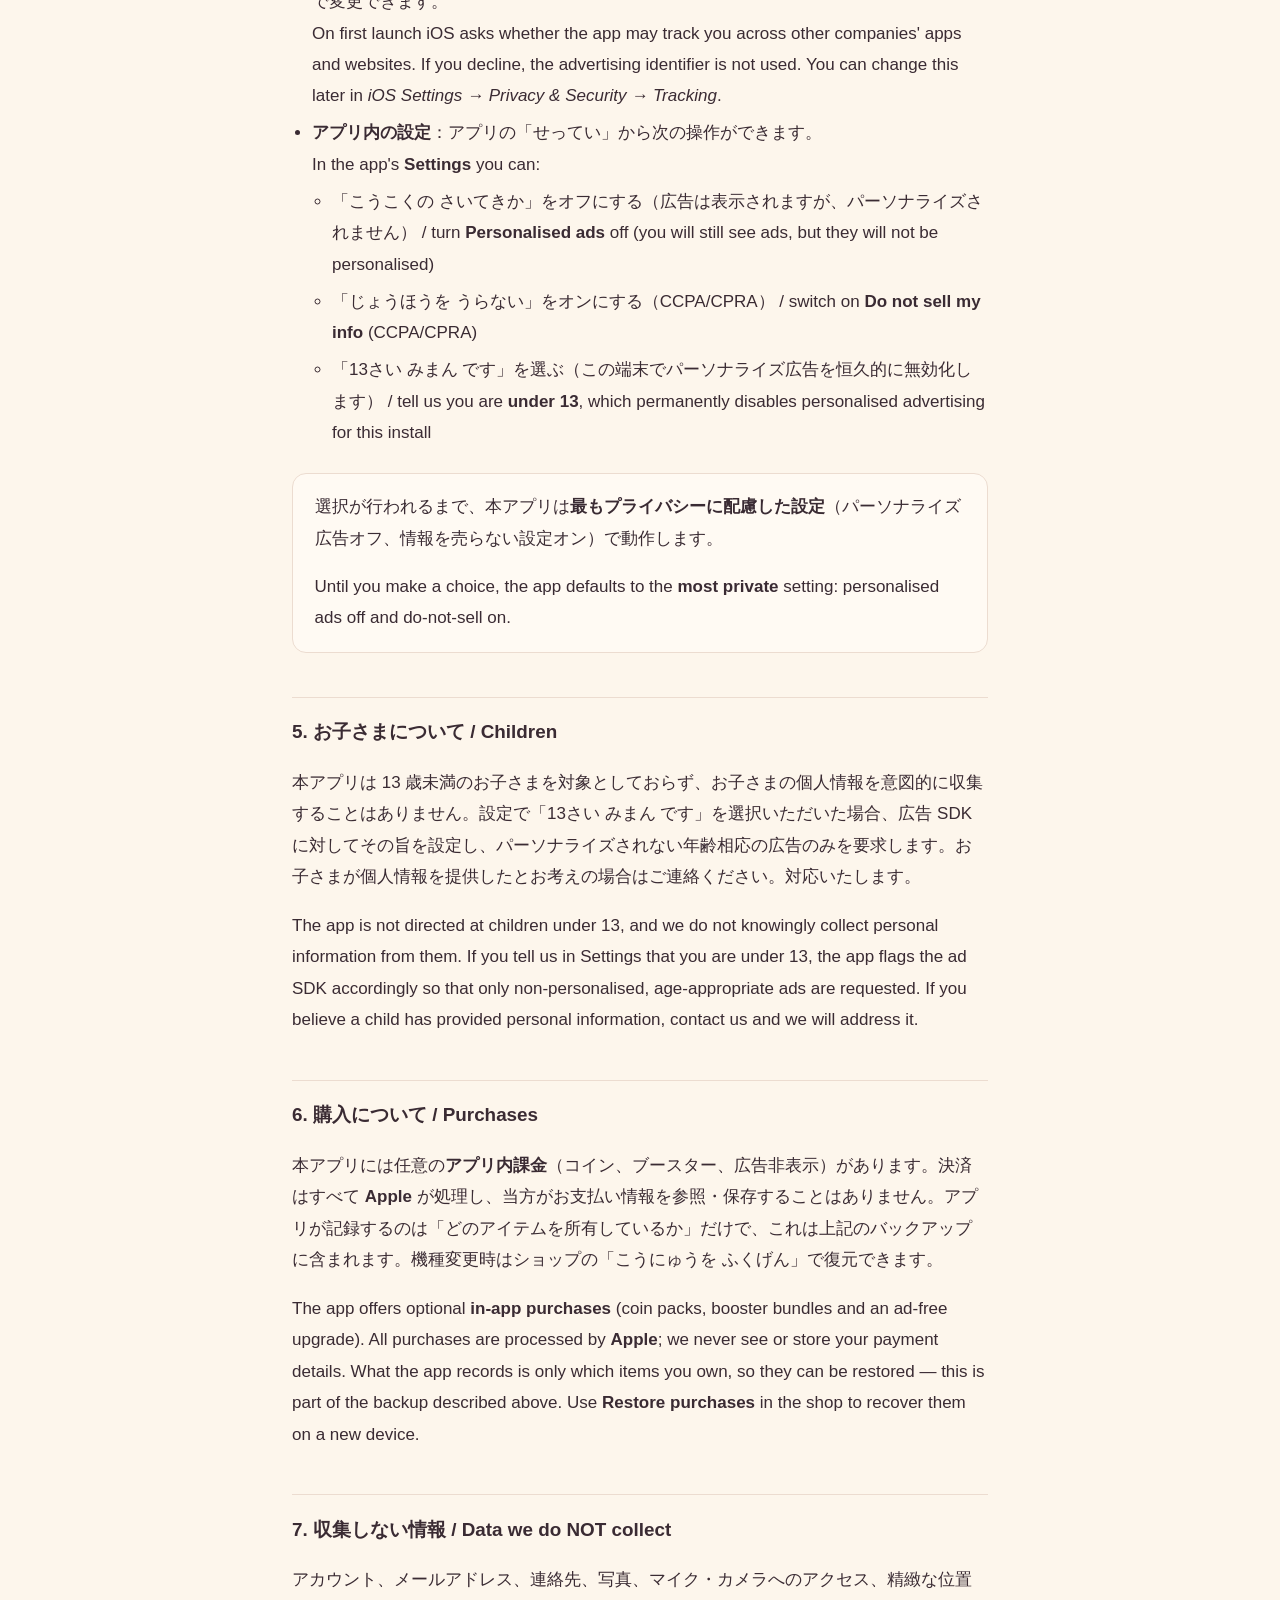
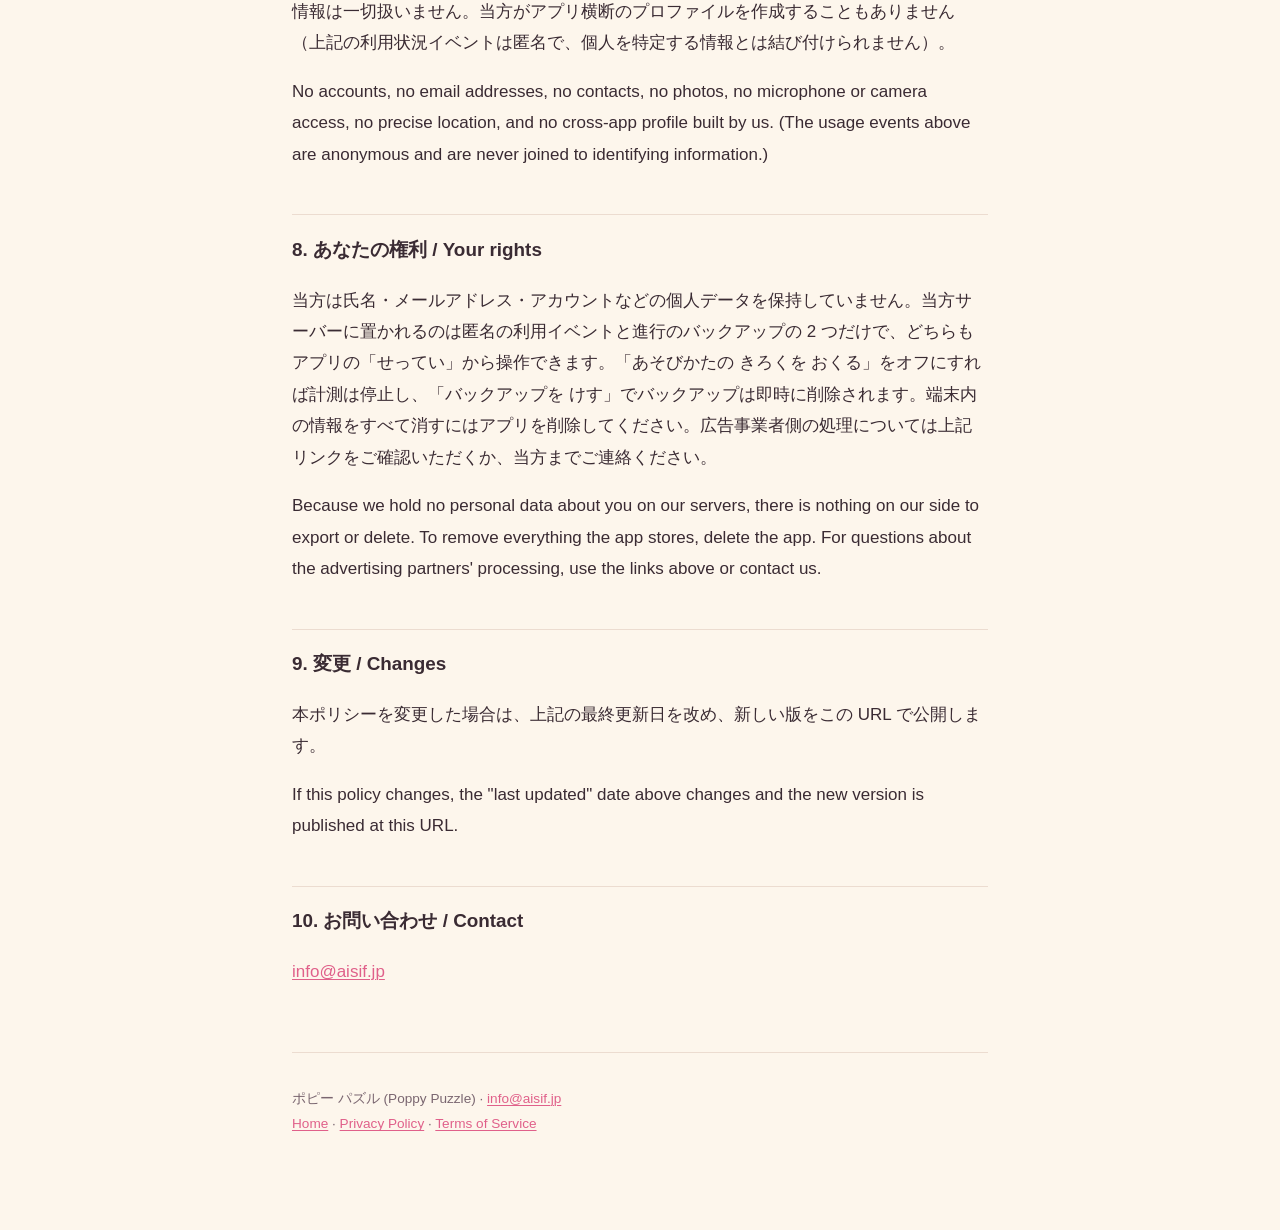
==== commit ca94f57e: "Disclose the progress backup, its deletion control, and in-app purchases Cloud save uploads an anony" ====
--- a/privacy-policy.html
+++ b/privacy-policy.html
@@ -13,26 +13,40 @@
   <div class="name">ポピー パズル<small>Poppy Puzzle</small></div>
 </header>
 <h1>プライバシーポリシー / Privacy Policy</h1>
-<p class="updated">最終更新 / Last updated: 2026-07-27</p>
+<p class="updated">最終更新 / Last updated: 2026-07-28</p>
 
 <div class="card">
-  <p><strong>要点</strong> — 氏名・メールアドレス・アカウントは一切いただきません。<strong>セーブデータ</strong>（進行・コイン・ライフ）は<strong>お使いの端末内にのみ</strong>保存され、当方に送信されません。一方で、どのステージが難しすぎるか・不具合が出ていないかを知るために<strong>匿名の利用イベント</strong>を送信します（ランダムなインストールIDのみで、個人は特定できません／設定でオフにできます）。本アプリは広告を表示し、広告配信事業者が広告識別子を利用する場合があります。パーソナライズ広告はアプリ内の「せってい」からいつでもオフにできます。</p>
-  <p><strong>In short</strong> — We ask for no name, email, or account. Your <strong>saved game</strong> (progress, coins, lives) is stored <strong>only on your device</strong> and is never uploaded to us. We do collect <strong>anonymous usage events</strong> so we can see where the game is too hard or broken; they carry a random install ID, never your identity, and you can switch them off in Settings. The app shows ads, and our advertising partner may use an advertising identifier. You can turn personalised ads off at any time in the in-app <strong>Settings</strong>.</p>
+  <p><strong>要点</strong> — 氏名・メールアドレス・アカウントは一切いただきません。<strong>セーブデータ</strong>（進行・コイン・ライフ）は端末内に保存され、端末のストレージが消去された場合に進行を復元できるよう、<strong>匿名のバックアップ</strong>を当方サーバーにも保存します（ゲームの進行のみ。氏名・メール・アカウントは含みません。アプリの「せってい」からいつでも削除できます）。一方で、どのステージが難しすぎるか・不具合が出ていないかを知るために<strong>匿名の利用イベント</strong>を送信します（ランダムなインストールIDのみで、個人は特定できません／設定でオフにできます）。本アプリは広告を表示し、広告配信事業者が広告識別子を利用する場合があります。パーソナライズ広告はアプリ内の「せってい」からいつでもオフにできます。</p>
+  <p><strong>In short</strong> — We ask for no name, email, or account. Your <strong>saved game</strong> (progress, coins, lives) is kept on your device, and an anonymous <strong>backup copy</strong> is stored on our server so your progress can be recovered if the device clears the app’s storage — game progress only, no name, email or account, and you can delete it in <strong>Settings</strong>. We do collect <strong>anonymous usage events</strong> so we can see where the game is too hard or broken; they carry a random install ID, never your identity, and you can switch them off in Settings. The app shows ads, and our advertising partner may use an advertising identifier. You can turn personalised ads off at any time in the in-app <strong>Settings</strong>.</p>
 </div>
 
 <h2>1. 端末内に保存する情報 / What we store on your device</h2>
-<p>以下はお使いの端末のローカルストレージにのみ保存され、当方には送信されません。</p>
-<p>The following is saved in local storage on your device only. It is never transmitted to us:</p>
+<p>以下はお使いの端末のローカルストレージに保存されます。</p>
+<p>The following is saved in local storage on your device:</p>
 <ul>
   <li>ステージの進行状況・★・ベストスコア / Level progress, stars and best scores</li>
   <li>コイン、ブースター、ハート（ライフ）、デイリータスクと連続ログインの状態 / Coins, boosters, lives (hearts), daily-task and streak state</li>
   <li>言語・サウンド・プライバシーの選択 / Your language, sound and privacy choices</li>
   <li>端末内でのみ利用する短い動作ログ / A short local diagnostic log used only on your own device</li>
 </ul>
-<p>アプリを削除すると、これらはすべて消去されます。当方は複製を保持しておらず、復元はできません。</p>
-<p>Deleting the app deletes all of it. We have no copy and cannot restore it.</p>
+<p>アプリを削除すると、端末内のこれらはすべて消去されます。進行のバックアップについては次の項をご覧ください。</p>
+<p>Deleting the app deletes all of this from the device. For the progress backup, see the next section.</p>
 
-<h2>2. 匿名の利用状況の計測 / Anonymous usage analytics</h2>
+<h2>2. 進行のバックアップ / Progress backup</h2>
+<p>iOS は端末の空き容量が不足すると、アプリのローカルストレージを消去することがあります。バックアップが無ければ、それはクリア済みのステージがすべて失われることを意味します。これを防ぐため、本アプリはゲームの進行の匿名のコピーを当方サーバー（Cloudflare Workers）に保存します。</p>
+<p>iOS may clear an app’s local storage when the device runs low on space. Without a backup that means losing every level you have cleared, permanently. To prevent that, the app keeps an anonymous copy of your game progress on our server (Cloudflare Workers).</p>
+<p><strong>含まれるもの / What is in it</strong> — ステージの進行、★、コイン、ブースター、ハート、デイリー・連続ログインの状態、キルトのコレクション、購入済みアイテムの所有情報。これ以外は含みません。<br>
+Level progress, stars, coins, boosters, hearts, daily/streak state, your quilt collection, and which in-app purchases you own. Nothing else.</p>
+<p><strong>識別方法 / How it is identified</strong> — 初回起動時に端末内で生成されるランダムな ID と秘密鍵のみを使います。氏名・メールアドレス・電話番号・広告識別子ではなく、アカウントもありません。計測用のインストール ID とは意図的に別のものにしているため、バックアップと利用状況データが結び付くことはありません。<br>
+A random ID and secret generated on your device the first time you play. It is not your name, email, phone number or advertising identifier, there is no account, and it is deliberately <strong>not</strong> the analytics install ID, so a backup cannot be joined to analytics data.</p>
+<p><strong>復元 / Restoring</strong> — 端末の進行が失われ、バックアップの方が進んでいる場合にのみ、起動時に自動で復元します。新しい進行が古いバックアップで上書きされることはありません。<br>
+If the app finds your progress missing but the backup has more, it restores it automatically on launch. It never replaces newer progress with an older backup.</p>
+<p><strong>削除 / Deleting it</strong> — アプリの<strong>「せってい」→「バックアップを けす」</strong>で、当方サーバーから即時に削除できます。端末内の進行はそのまま残ります。バックアップは匿名であるため、このアプリ内の操作が唯一の削除手段です（メールでお問い合わせいただいても、当方はあなたのバックアップを特定できません）。<br>
+<strong>Settings → Delete my cloud backup</strong> removes it from our server immediately; your progress on the device is not affected. Because the backup is anonymous, this in-app control is the only way it can be deleted — we cannot identify your backup from an email.</p>
+<p>アプリを削除すると、端末内のセーブとバックアップの鍵の両方が失われ、以後そのバックアップにはアクセスできなくなります。<br>
+Deleting the app removes the local save and the key to the backup, after which the backup can no longer be reached or restored.</p>
+
+<h2>3. 匿名の利用状況の計測 / Anonymous usage analytics</h2>
 <p>どのステージが難しすぎるか、どこで離脱しているか、不具合が起きていないかを把握するため、本アプリは<strong>匿名のイベント</strong>を当方のサーバー（Cloudflare Workers）に送信します。</p>
 <p>To find out which levels are too hard, where players get stuck, and whether the game is crashing, the app sends a small stream of <strong>anonymous events</strong> to our own server (Cloudflare Workers).</p>
 <h3>送信する情報 / What is sent</h3>
@@ -50,7 +64,7 @@
   <p><strong>Your choice</strong> — this is on by default and can be switched off at any time under <strong>Settings → Share anonymous play data</strong>. Switching it off stops collection immediately and discards anything not yet sent.</p>
 </div>
 
-<h2>3. 広告について / Advertising</h2>
+<h2>4. 広告について / Advertising</h2>
 <p>本アプリは無料で提供され、<strong>AppLovin MAX</strong> および同社が仲介する広告ネットワークによる広告収入で運営されています。広告の表示にあたり、これらの事業者は次の情報を処理する場合があります。</p>
 <p>The app is free and is funded by ads served through <strong>AppLovin MAX</strong> and the ad networks it mediates. To show ads, these partners may process:</p>
 <ul>
@@ -79,27 +93,27 @@
   <p>Until you make a choice, the app defaults to the <strong>most private</strong> setting: personalised ads off and do-not-sell on.</p>
 </div>
 
-<h2>4. お子さまについて / Children</h2>
+<h2>5. お子さまについて / Children</h2>
 <p>本アプリは 13 歳未満のお子さまを対象としておらず、お子さまの個人情報を意図的に収集することはありません。設定で「13さい みまん です」を選択いただいた場合、広告 SDK に対してその旨を設定し、パーソナライズされない年齢相応の広告のみを要求します。お子さまが個人情報を提供したとお考えの場合はご連絡ください。対応いたします。</p>
 <p>The app is not directed at children under 13, and we do not knowingly collect personal information from them. If you tell us in Settings that you are under 13, the app flags the ad SDK accordingly so that only non-personalised, age-appropriate ads are requested. If you believe a child has provided personal information, contact us and we will address it.</p>
 
-<h2>5. 購入について / Purchases</h2>
-<p>本アプリには現在<strong>アプリ内課金はありません</strong>。今後追加された場合、決済は Apple が処理し、当方がお支払い情報を参照することはありません。</p>
-<p>The app currently contains <strong>no in-app purchases</strong>. If they are added, purchases are processed by Apple; we never see your payment details.</p>
+<h2>6. 購入について / Purchases</h2>
+<p>本アプリには任意の<strong>アプリ内課金</strong>（コイン、ブースター、広告非表示）があります。決済はすべて <strong>Apple</strong> が処理し、当方がお支払い情報を参照・保存することはありません。アプリが記録するのは「どのアイテムを所有しているか」だけで、これは上記のバックアップに含まれます。機種変更時はショップの「こうにゅうを ふくげん」で復元できます。</p>
+<p>The app offers optional <strong>in-app purchases</strong> (coin packs, booster bundles and an ad-free upgrade). All purchases are processed by <strong>Apple</strong>; we never see or store your payment details. What the app records is only which items you own, so they can be restored — this is part of the backup described above. Use <strong>Restore purchases</strong> in the shop to recover them on a new device.</p>
 
-<h2>6. 収集しない情報 / Data we do NOT collect</h2>
+<h2>7. 収集しない情報 / Data we do NOT collect</h2>
 <p>アカウント、メールアドレス、連絡先、写真、マイク・カメラへのアクセス、精緻な位置情報は一切扱いません。当方がアプリ横断のプロファイルを作成することもありません（上記の利用状況イベントは匿名で、個人を特定する情報とは結び付けられません）。</p>
 <p>No accounts, no email addresses, no contacts, no photos, no microphone or camera access, no precise location, and no cross-app profile built by us. (The usage events above are anonymous and are never joined to identifying information.)</p>
 
-<h2>7. あなたの権利 / Your rights</h2>
-<p>当方のサーバー上にあなたの個人データは存在しないため、当方側で開示・削除すべきものはありません。アプリが保存している情報をすべて削除するには、アプリを削除してください。広告事業者側の処理については上記リンクをご確認いただくか、当方までご連絡ください。</p>
+<h2>8. あなたの権利 / Your rights</h2>
+<p>当方は氏名・メールアドレス・アカウントなどの個人データを保持していません。当方サーバーに置かれるのは匿名の利用イベントと進行のバックアップの 2 つだけで、どちらもアプリの「せってい」から操作できます。「あそびかたの きろくを おくる」をオフにすれば計測は停止し、「バックアップを けす」でバックアップは即時に削除されます。端末内の情報をすべて消すにはアプリを削除してください。広告事業者側の処理については上記リンクをご確認いただくか、当方までご連絡ください。</p>
 <p>Because we hold no personal data about you on our servers, there is nothing on our side to export or delete. To remove everything the app stores, delete the app. For questions about the advertising partners' processing, use the links above or contact us.</p>
 
-<h2>8. 変更 / Changes</h2>
+<h2>9. 変更 / Changes</h2>
 <p>本ポリシーを変更した場合は、上記の最終更新日を改め、新しい版をこの URL で公開します。</p>
 <p>If this policy changes, the "last updated" date above changes and the new version is published at this URL.</p>
 
-<h2>9. お問い合わせ / Contact</h2>
+<h2>10. お問い合わせ / Contact</h2>
 <p><a href="mailto:info@aisif.jp">info@aisif.jp</a></p>
 <footer class="site">
   <p>ポピー パズル (Poppy Puzzle) · <a href="mailto:info@aisif.jp">info@aisif.jp</a><br>
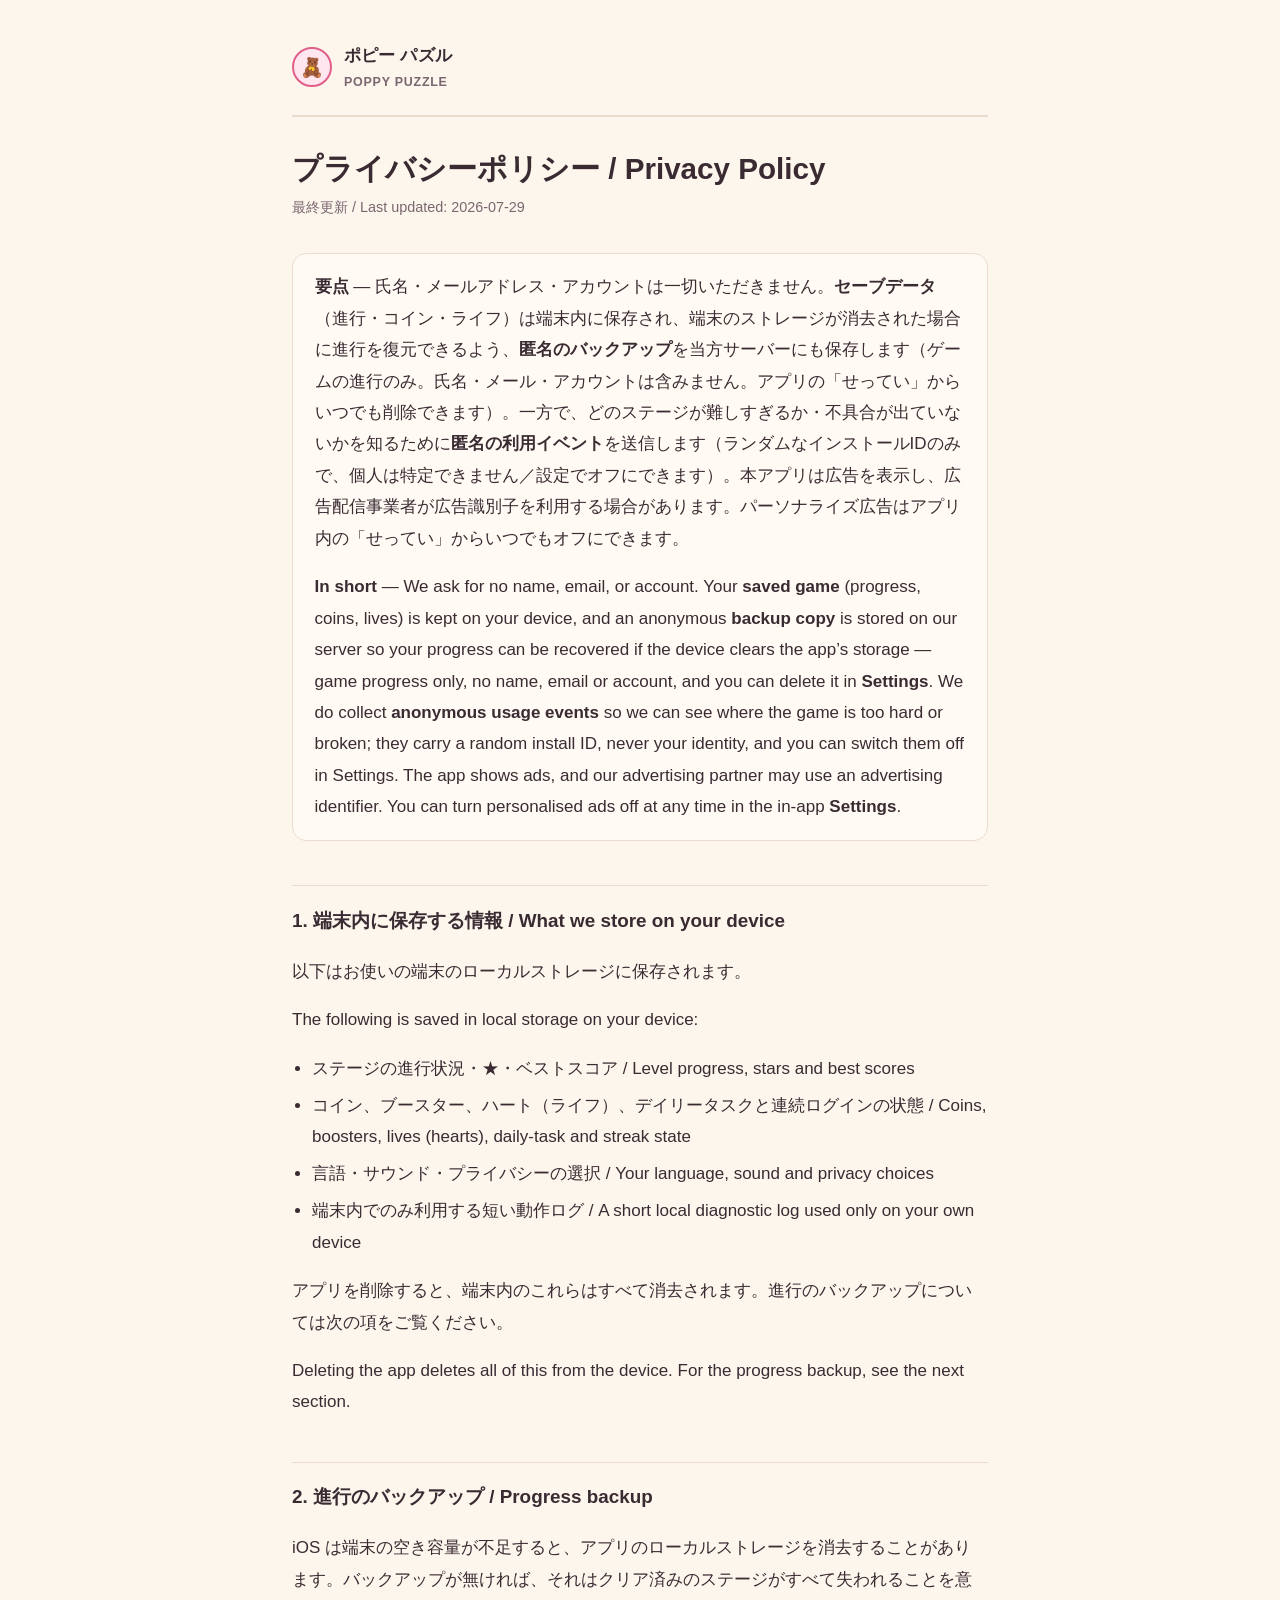
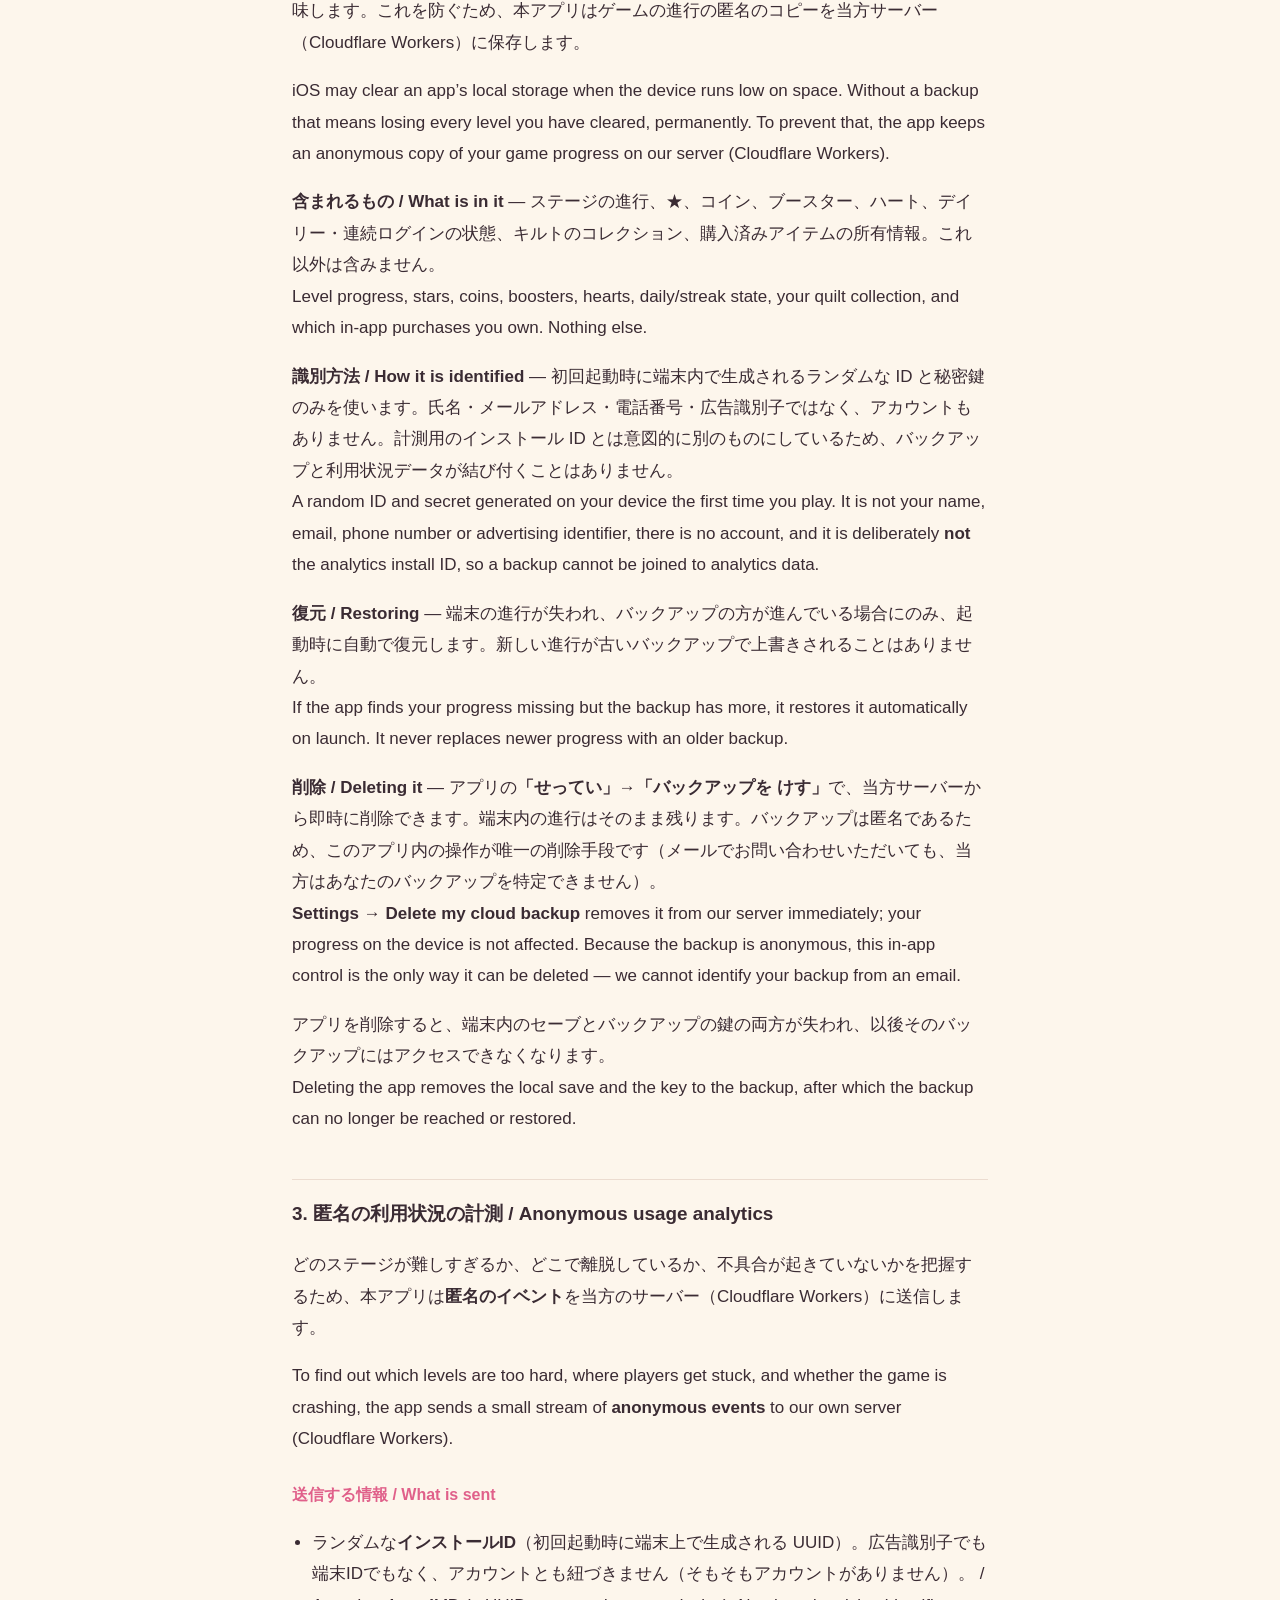
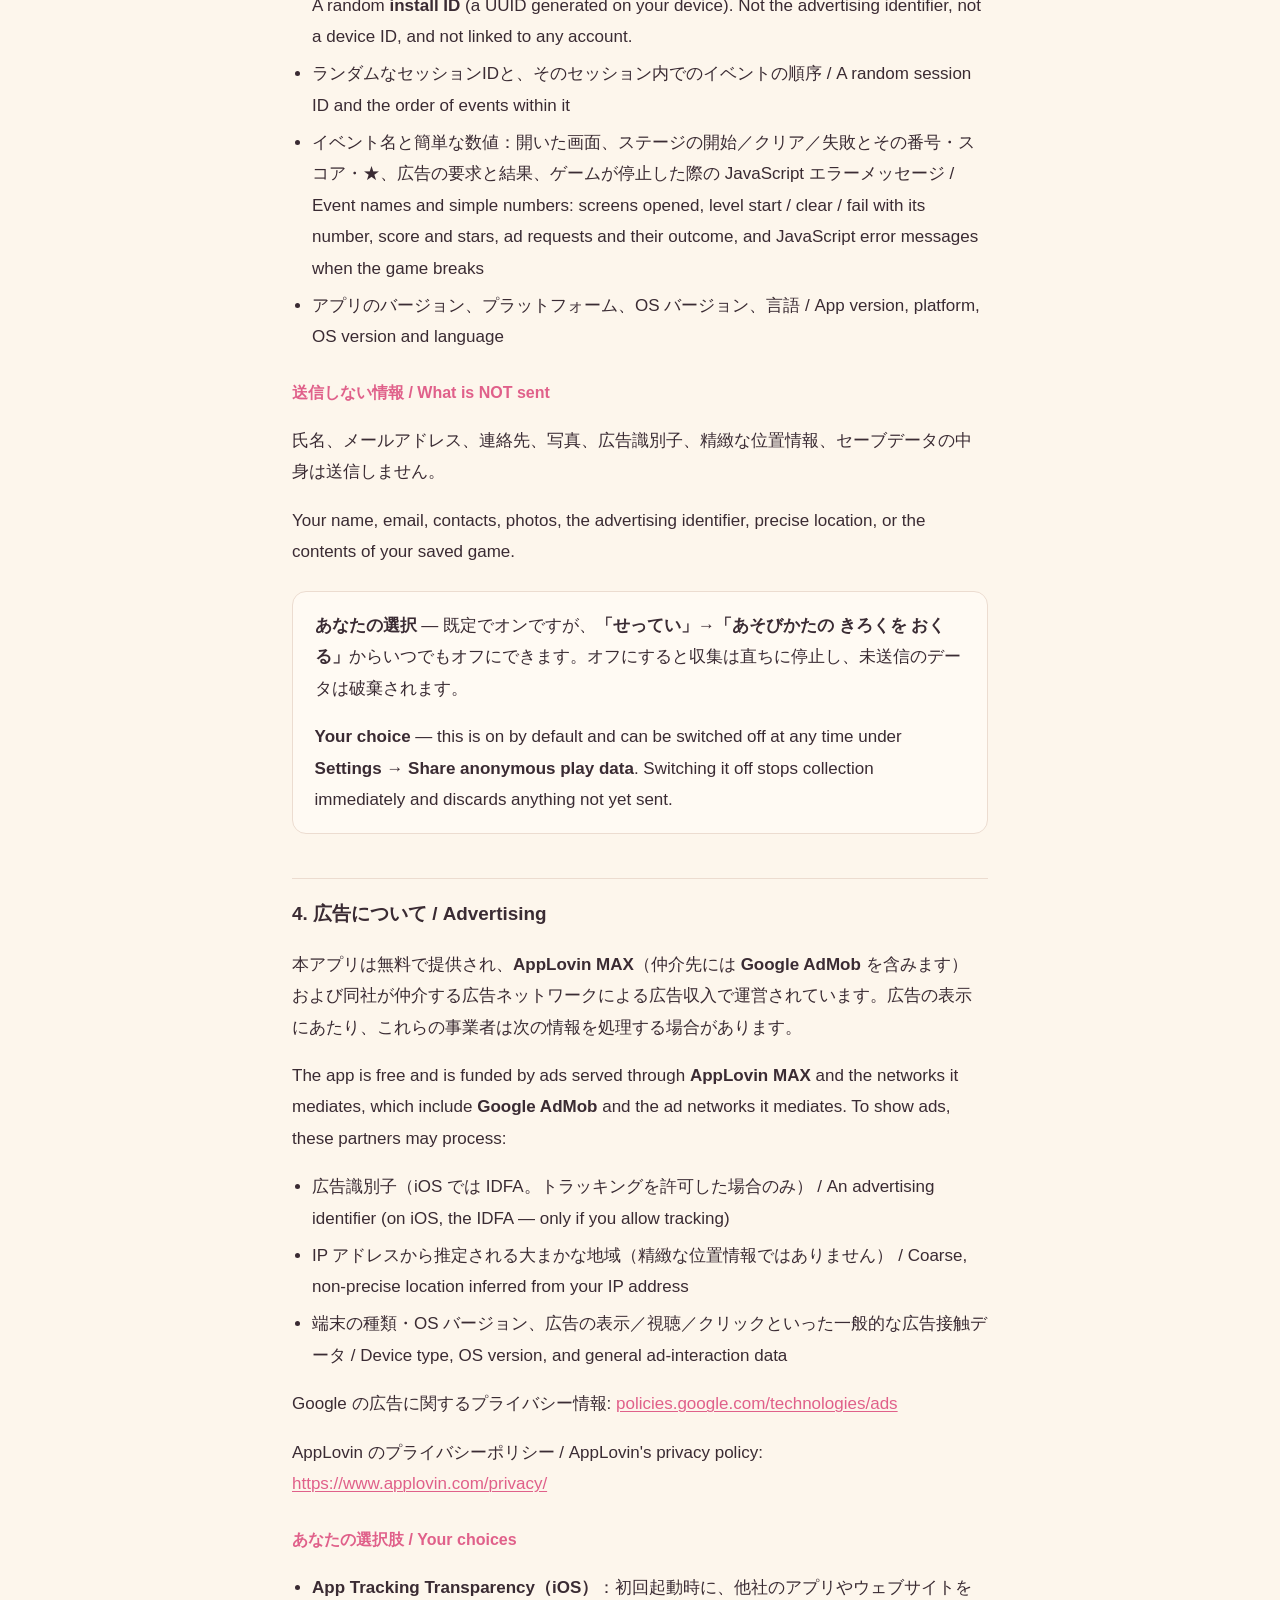
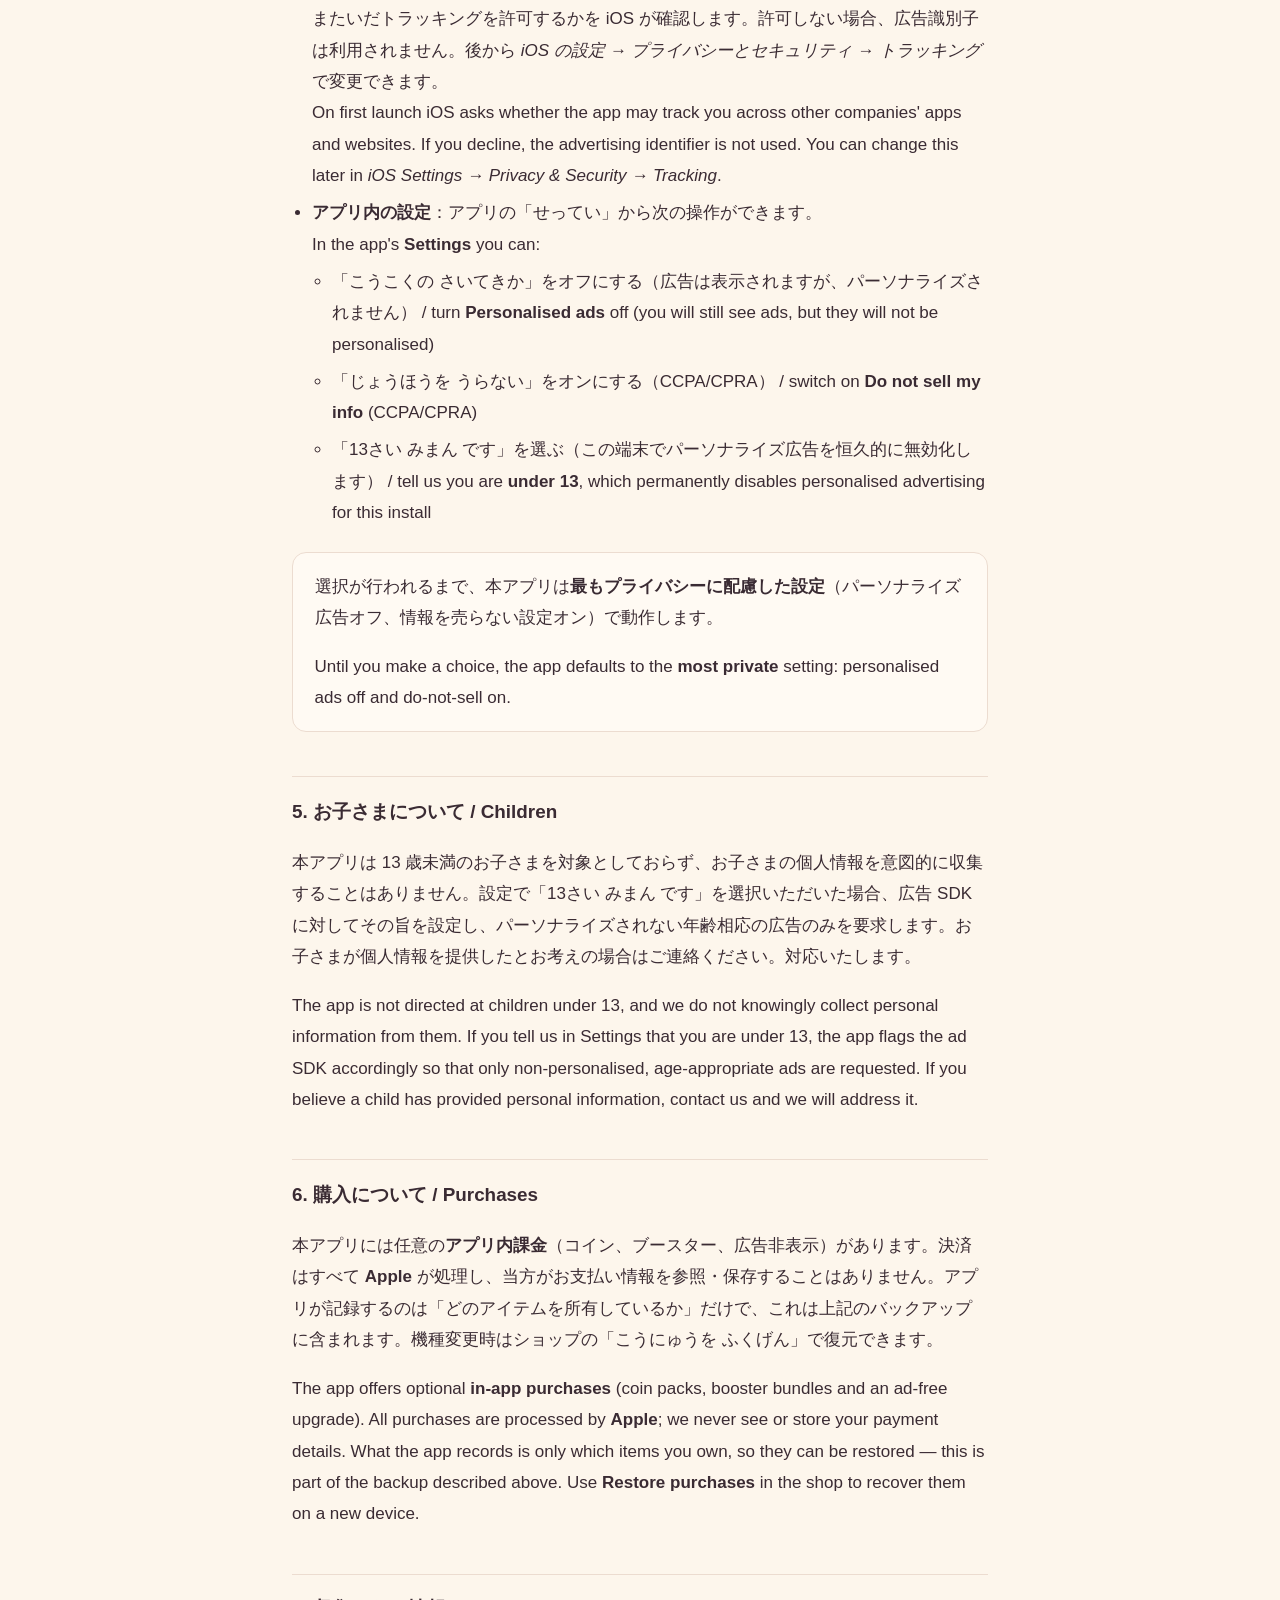
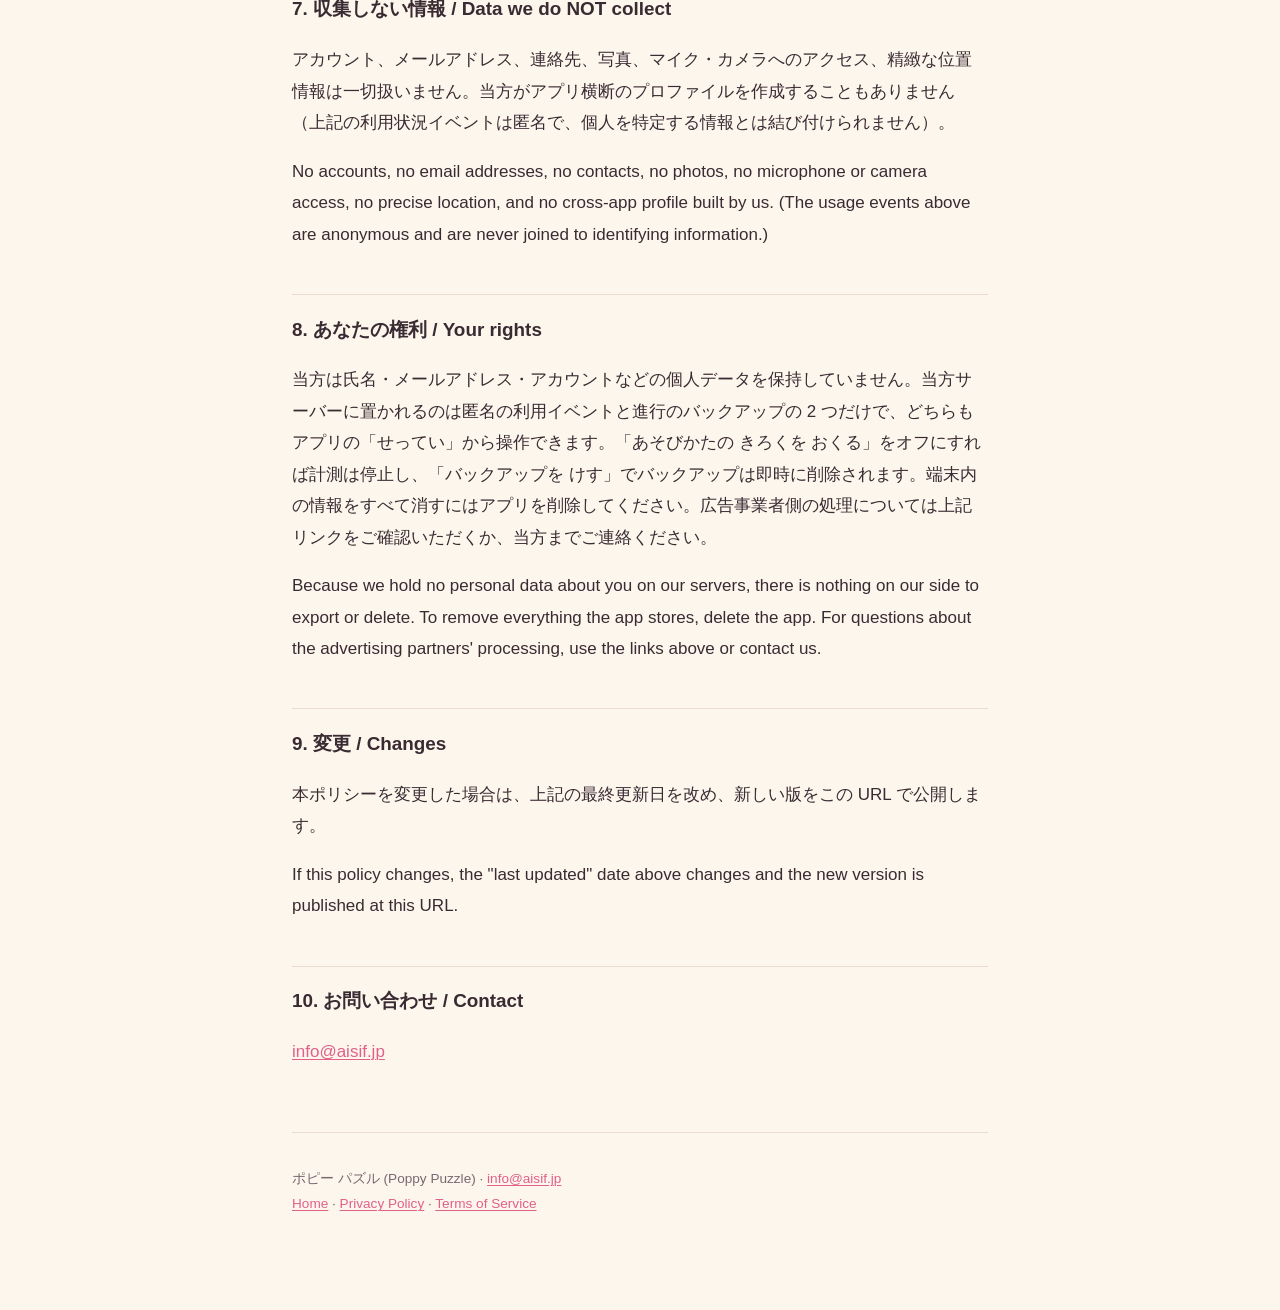
==== commit e1f00e1b: "Name Google AdMob as a mediated ad network The Google Mobile Ads SDK now ships in the app (as the Ap" ====
--- a/privacy-policy.html
+++ b/privacy-policy.html
@@ -13,7 +13,7 @@
   <div class="name">ポピー パズル<small>Poppy Puzzle</small></div>
 </header>
 <h1>プライバシーポリシー / Privacy Policy</h1>
-<p class="updated">最終更新 / Last updated: 2026-07-28</p>
+<p class="updated">最終更新 / Last updated: 2026-07-29</p>
 
 <div class="card">
   <p><strong>要点</strong> — 氏名・メールアドレス・アカウントは一切いただきません。<strong>セーブデータ</strong>（進行・コイン・ライフ）は端末内に保存され、端末のストレージが消去された場合に進行を復元できるよう、<strong>匿名のバックアップ</strong>を当方サーバーにも保存します（ゲームの進行のみ。氏名・メール・アカウントは含みません。アプリの「せってい」からいつでも削除できます）。一方で、どのステージが難しすぎるか・不具合が出ていないかを知るために<strong>匿名の利用イベント</strong>を送信します（ランダムなインストールIDのみで、個人は特定できません／設定でオフにできます）。本アプリは広告を表示し、広告配信事業者が広告識別子を利用する場合があります。パーソナライズ広告はアプリ内の「せってい」からいつでもオフにできます。</p>
@@ -65,13 +65,14 @@
 </div>
 
 <h2>4. 広告について / Advertising</h2>
-<p>本アプリは無料で提供され、<strong>AppLovin MAX</strong> および同社が仲介する広告ネットワークによる広告収入で運営されています。広告の表示にあたり、これらの事業者は次の情報を処理する場合があります。</p>
-<p>The app is free and is funded by ads served through <strong>AppLovin MAX</strong> and the ad networks it mediates. To show ads, these partners may process:</p>
+<p>本アプリは無料で提供され、<strong>AppLovin MAX</strong>（仲介先には <strong>Google AdMob</strong> を含みます） および同社が仲介する広告ネットワークによる広告収入で運営されています。広告の表示にあたり、これらの事業者は次の情報を処理する場合があります。</p>
+<p>The app is free and is funded by ads served through <strong>AppLovin MAX</strong> and the networks it mediates, which include <strong>Google AdMob</strong> and the ad networks it mediates. To show ads, these partners may process:</p>
 <ul>
   <li>広告識別子（iOS では IDFA。トラッキングを許可した場合のみ） / An advertising identifier (on iOS, the IDFA — only if you allow tracking)</li>
   <li>IP アドレスから推定される大まかな地域（精緻な位置情報ではありません） / Coarse, non-precise location inferred from your IP address</li>
   <li>端末の種類・OS バージョン、広告の表示／視聴／クリックといった一般的な広告接触データ / Device type, OS version, and general ad-interaction data</li>
 </ul>
+<p>Google の広告に関するプライバシー情報: <a href="https://policies.google.com/technologies/ads">policies.google.com/technologies/ads</a></p>
 <p>AppLovin のプライバシーポリシー / AppLovin's privacy policy:
 <a href="https://www.applovin.com/privacy/" rel="noopener">https://www.applovin.com/privacy/</a></p>
 
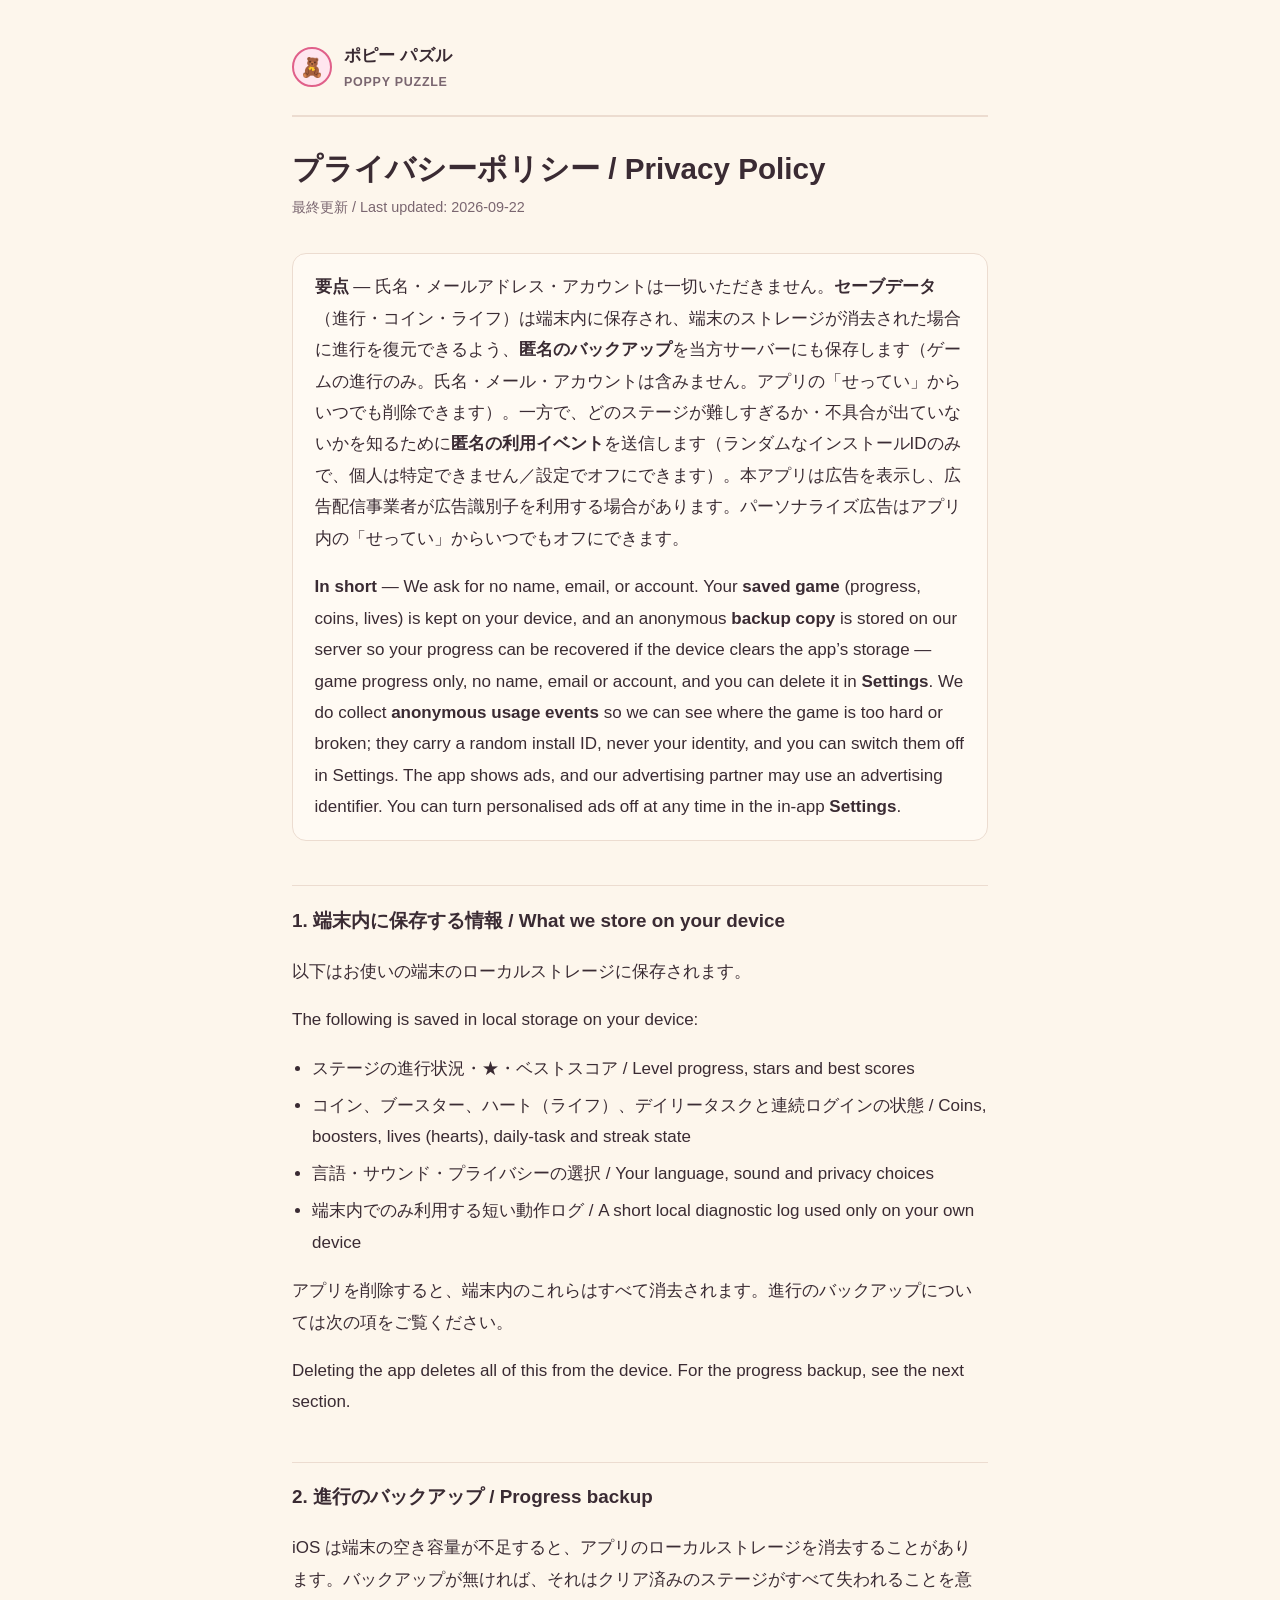
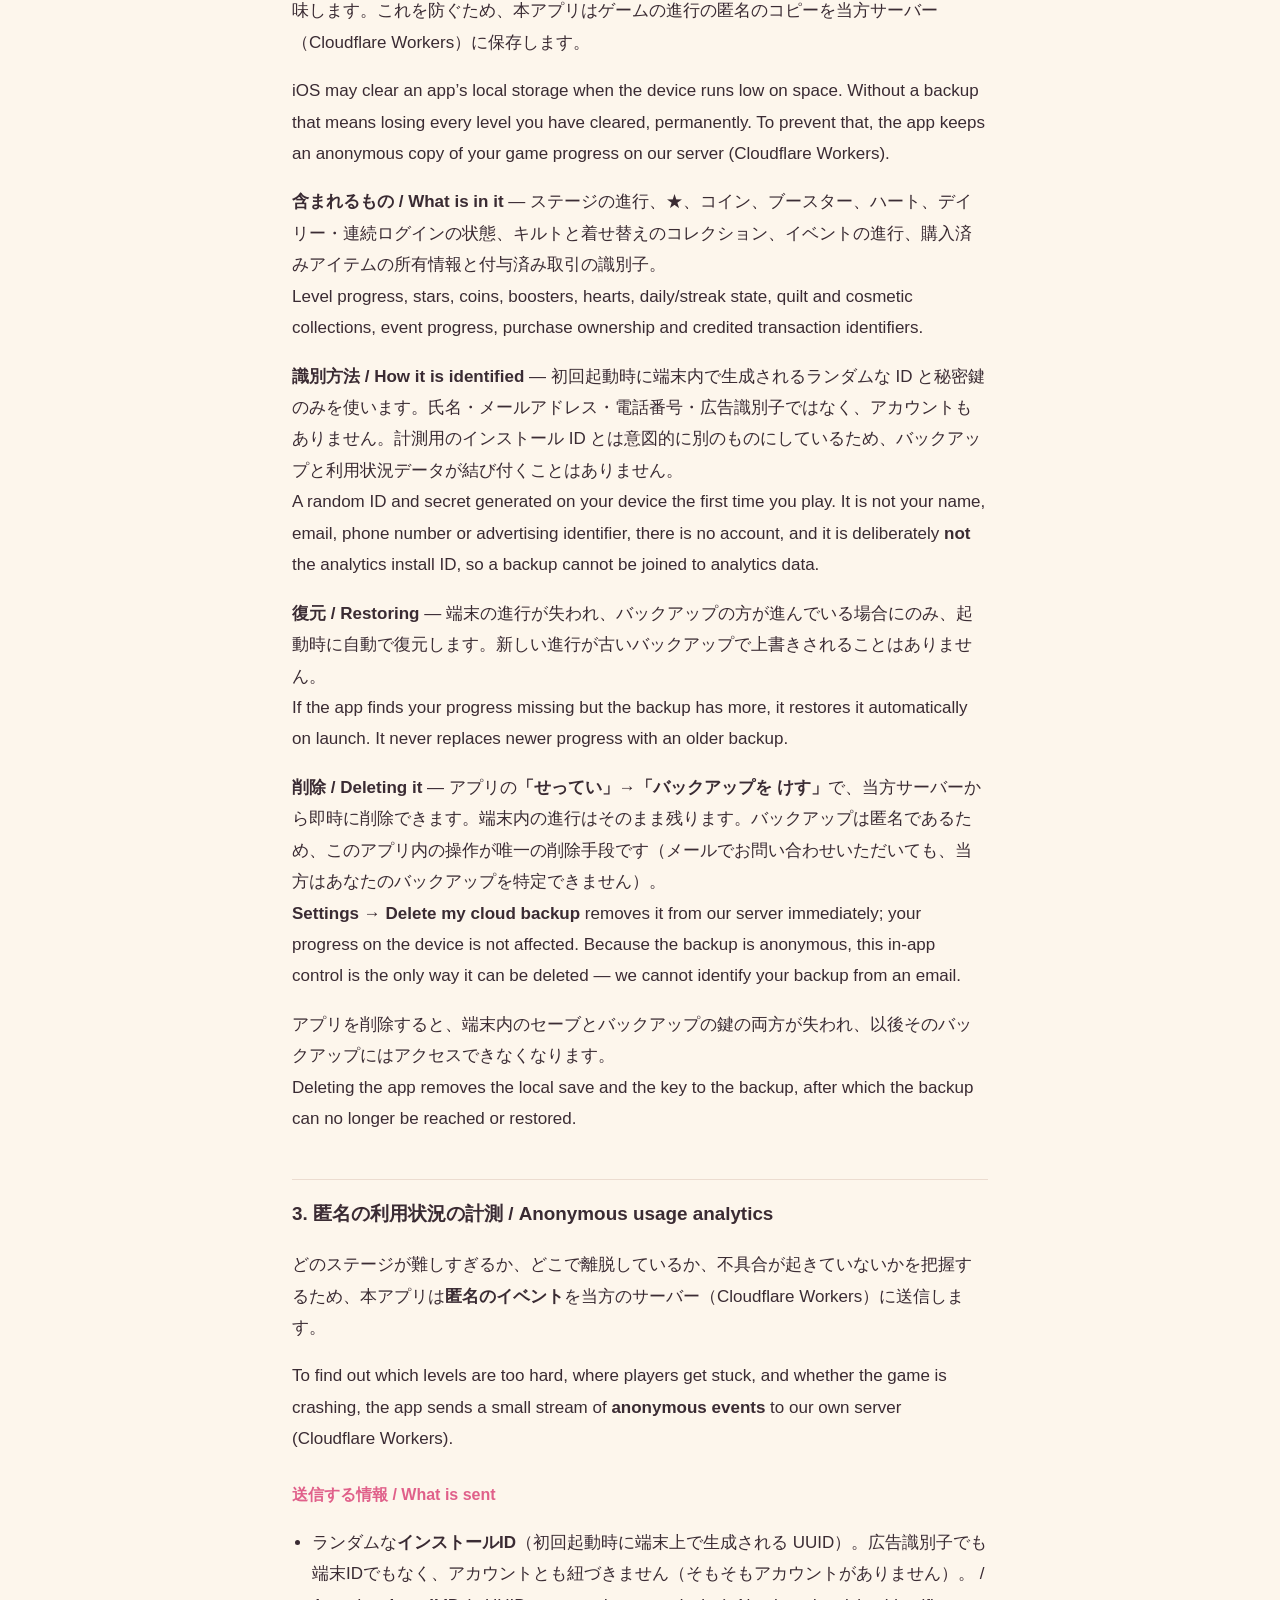
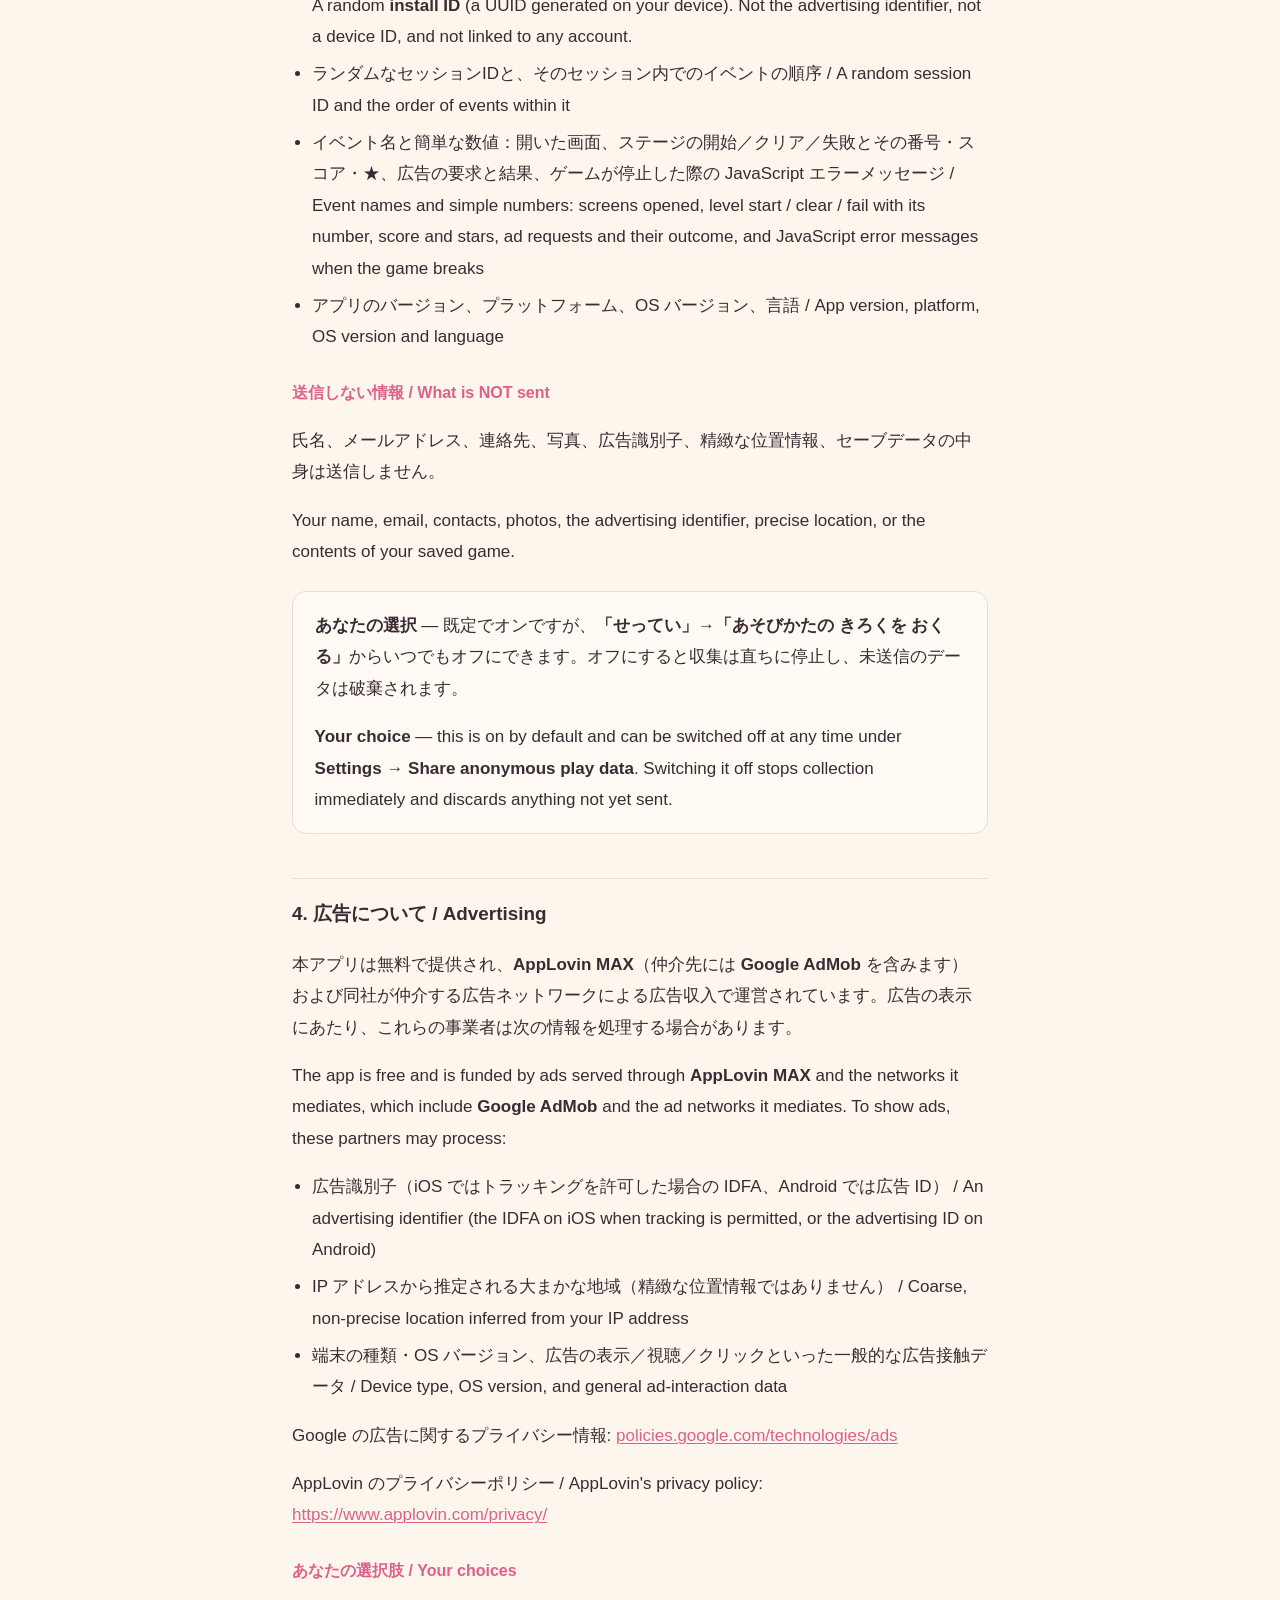
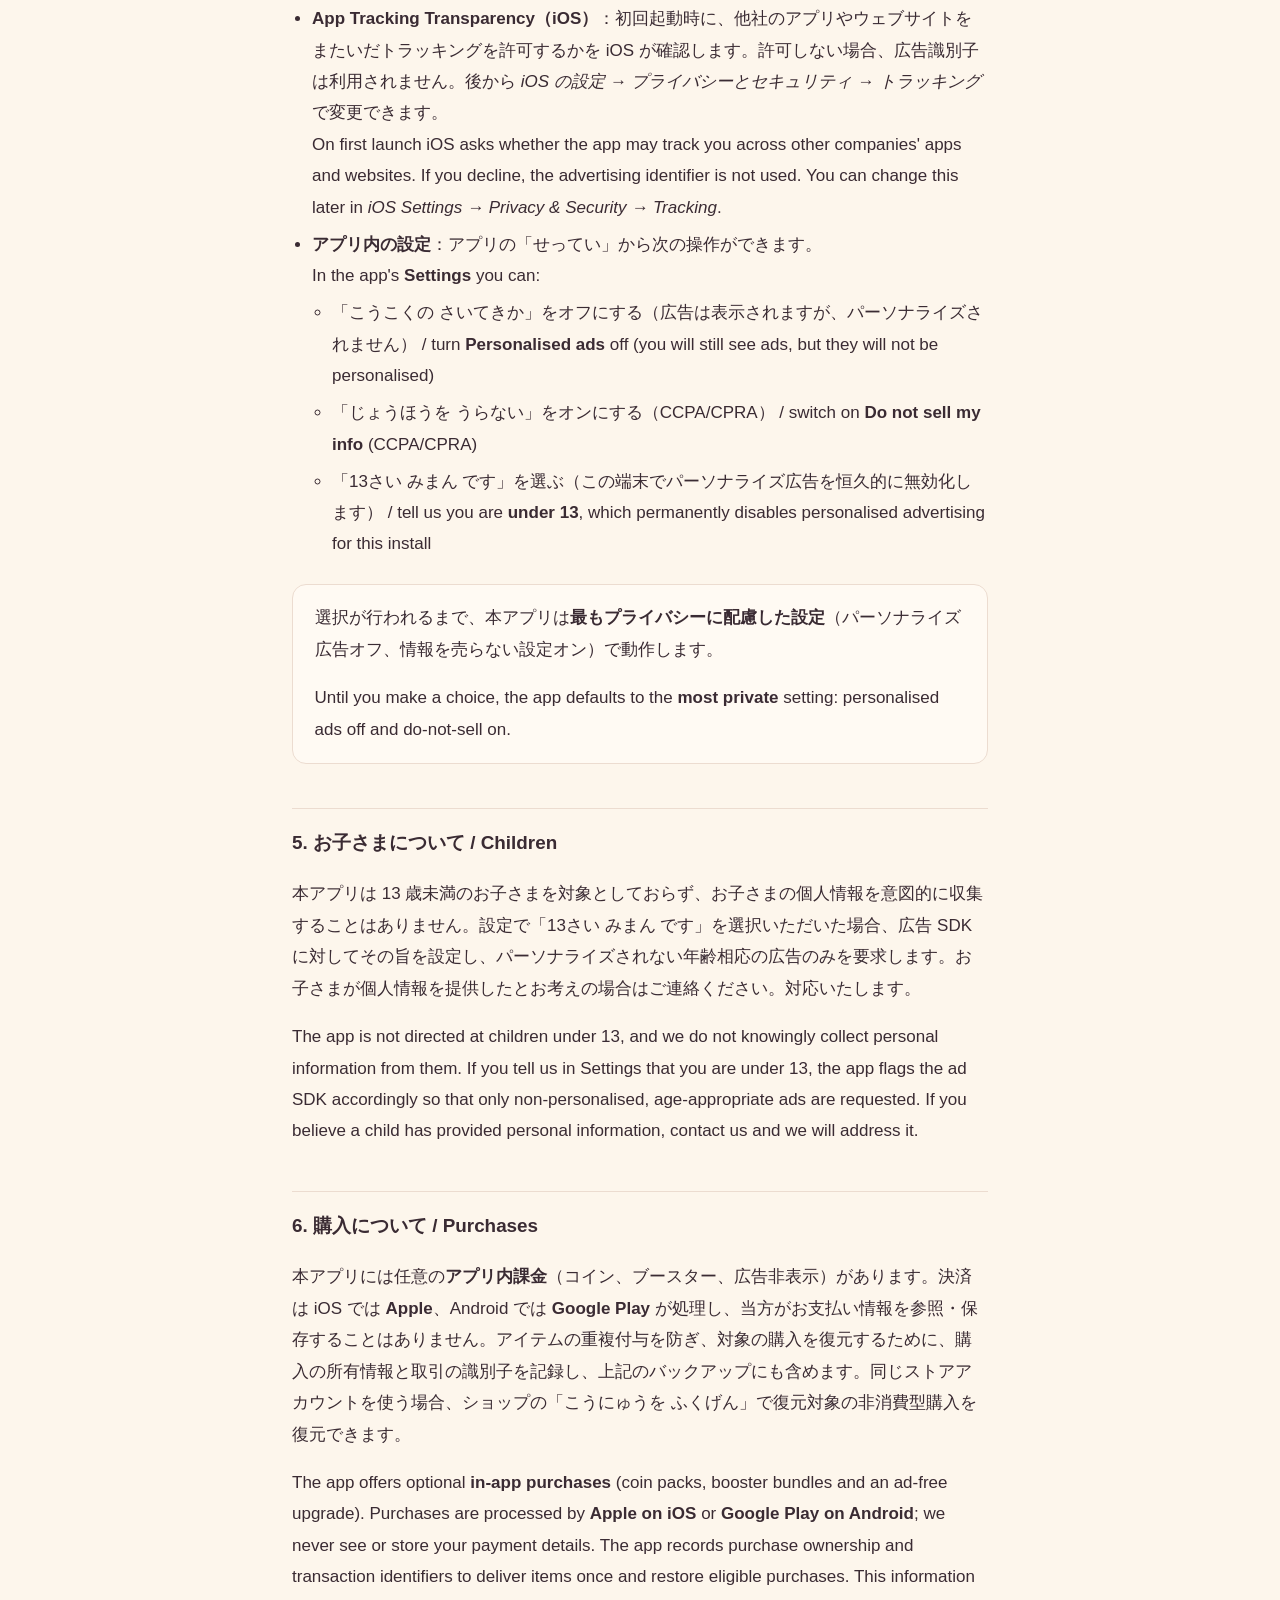
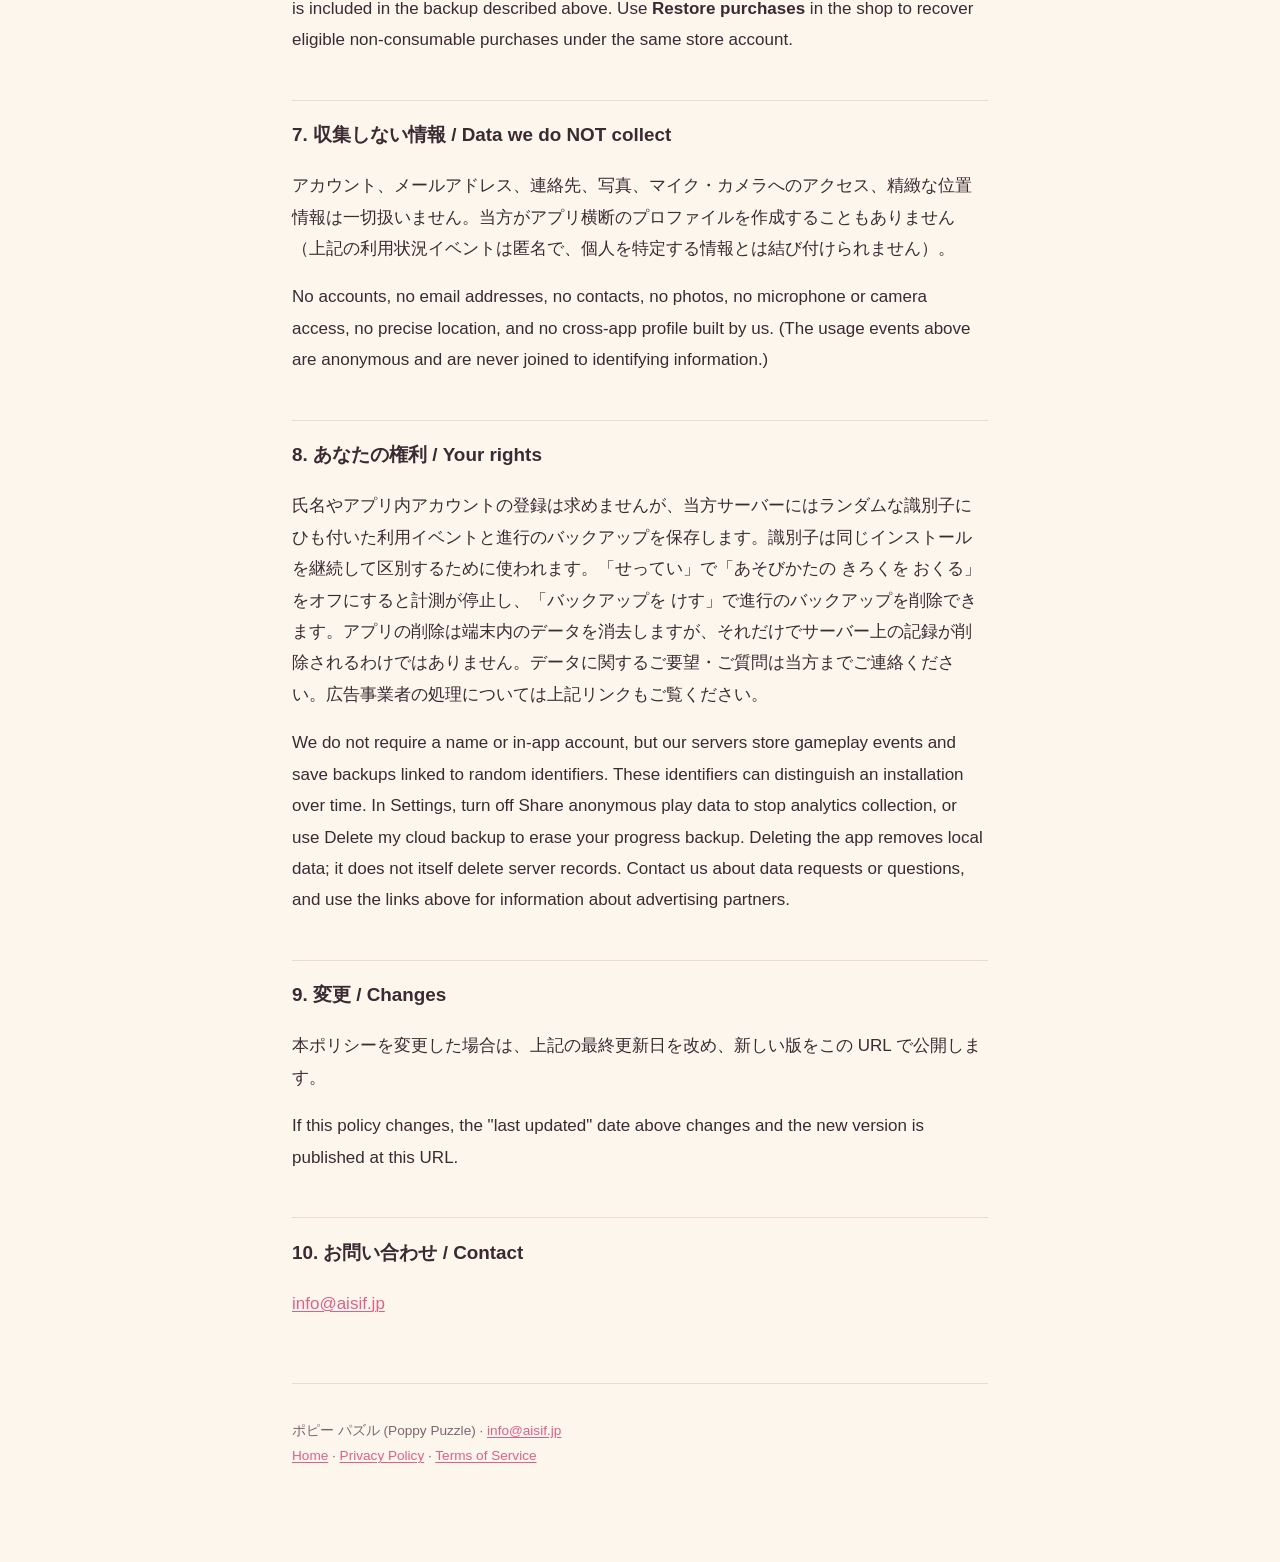
==== commit 33569971: "Update privacy policy for Android billing and data practices" ====
--- a/privacy-policy.html
+++ b/privacy-policy.html
@@ -13,7 +13,7 @@
   <div class="name">ポピー パズル<small>Poppy Puzzle</small></div>
 </header>
 <h1>プライバシーポリシー / Privacy Policy</h1>
-<p class="updated">最終更新 / Last updated: 2026-07-29</p>
+<p class="updated">最終更新 / Last updated: 2026-09-22</p>
 
 <div class="card">
   <p><strong>要点</strong> — 氏名・メールアドレス・アカウントは一切いただきません。<strong>セーブデータ</strong>（進行・コイン・ライフ）は端末内に保存され、端末のストレージが消去された場合に進行を復元できるよう、<strong>匿名のバックアップ</strong>を当方サーバーにも保存します（ゲームの進行のみ。氏名・メール・アカウントは含みません。アプリの「せってい」からいつでも削除できます）。一方で、どのステージが難しすぎるか・不具合が出ていないかを知るために<strong>匿名の利用イベント</strong>を送信します（ランダムなインストールIDのみで、個人は特定できません／設定でオフにできます）。本アプリは広告を表示し、広告配信事業者が広告識別子を利用する場合があります。パーソナライズ広告はアプリ内の「せってい」からいつでもオフにできます。</p>
@@ -35,8 +35,8 @@
 <h2>2. 進行のバックアップ / Progress backup</h2>
 <p>iOS は端末の空き容量が不足すると、アプリのローカルストレージを消去することがあります。バックアップが無ければ、それはクリア済みのステージがすべて失われることを意味します。これを防ぐため、本アプリはゲームの進行の匿名のコピーを当方サーバー（Cloudflare Workers）に保存します。</p>
 <p>iOS may clear an app’s local storage when the device runs low on space. Without a backup that means losing every level you have cleared, permanently. To prevent that, the app keeps an anonymous copy of your game progress on our server (Cloudflare Workers).</p>
-<p><strong>含まれるもの / What is in it</strong> — ステージの進行、★、コイン、ブースター、ハート、デイリー・連続ログインの状態、キルトのコレクション、購入済みアイテムの所有情報。これ以外は含みません。<br>
-Level progress, stars, coins, boosters, hearts, daily/streak state, your quilt collection, and which in-app purchases you own. Nothing else.</p>
+<p><strong>含まれるもの / What is in it</strong> — ステージの進行、★、コイン、ブースター、ハート、デイリー・連続ログインの状態、キルトと着せ替えのコレクション、イベントの進行、購入済みアイテムの所有情報と付与済み取引の識別子。<br>
+Level progress, stars, coins, boosters, hearts, daily/streak state, quilt and cosmetic collections, event progress, purchase ownership and credited transaction identifiers.</p>
 <p><strong>識別方法 / How it is identified</strong> — 初回起動時に端末内で生成されるランダムな ID と秘密鍵のみを使います。氏名・メールアドレス・電話番号・広告識別子ではなく、アカウントもありません。計測用のインストール ID とは意図的に別のものにしているため、バックアップと利用状況データが結び付くことはありません。<br>
 A random ID and secret generated on your device the first time you play. It is not your name, email, phone number or advertising identifier, there is no account, and it is deliberately <strong>not</strong> the analytics install ID, so a backup cannot be joined to analytics data.</p>
 <p><strong>復元 / Restoring</strong> — 端末の進行が失われ、バックアップの方が進んでいる場合にのみ、起動時に自動で復元します。新しい進行が古いバックアップで上書きされることはありません。<br>
@@ -68,7 +68,7 @@
 <p>本アプリは無料で提供され、<strong>AppLovin MAX</strong>（仲介先には <strong>Google AdMob</strong> を含みます） および同社が仲介する広告ネットワークによる広告収入で運営されています。広告の表示にあたり、これらの事業者は次の情報を処理する場合があります。</p>
 <p>The app is free and is funded by ads served through <strong>AppLovin MAX</strong> and the networks it mediates, which include <strong>Google AdMob</strong> and the ad networks it mediates. To show ads, these partners may process:</p>
 <ul>
-  <li>広告識別子（iOS では IDFA。トラッキングを許可した場合のみ） / An advertising identifier (on iOS, the IDFA — only if you allow tracking)</li>
+  <li>広告識別子（iOS ではトラッキングを許可した場合の IDFA、Android では広告 ID） / An advertising identifier (the IDFA on iOS when tracking is permitted, or the advertising ID on Android)</li>
   <li>IP アドレスから推定される大まかな地域（精緻な位置情報ではありません） / Coarse, non-precise location inferred from your IP address</li>
   <li>端末の種類・OS バージョン、広告の表示／視聴／クリックといった一般的な広告接触データ / Device type, OS version, and general ad-interaction data</li>
 </ul>
@@ -99,16 +99,16 @@
 <p>The app is not directed at children under 13, and we do not knowingly collect personal information from them. If you tell us in Settings that you are under 13, the app flags the ad SDK accordingly so that only non-personalised, age-appropriate ads are requested. If you believe a child has provided personal information, contact us and we will address it.</p>
 
 <h2>6. 購入について / Purchases</h2>
-<p>本アプリには任意の<strong>アプリ内課金</strong>（コイン、ブースター、広告非表示）があります。決済はすべて <strong>Apple</strong> が処理し、当方がお支払い情報を参照・保存することはありません。アプリが記録するのは「どのアイテムを所有しているか」だけで、これは上記のバックアップに含まれます。機種変更時はショップの「こうにゅうを ふくげん」で復元できます。</p>
-<p>The app offers optional <strong>in-app purchases</strong> (coin packs, booster bundles and an ad-free upgrade). All purchases are processed by <strong>Apple</strong>; we never see or store your payment details. What the app records is only which items you own, so they can be restored — this is part of the backup described above. Use <strong>Restore purchases</strong> in the shop to recover them on a new device.</p>
+<p>本アプリには任意の<strong>アプリ内課金</strong>（コイン、ブースター、広告非表示）があります。決済は iOS では <strong>Apple</strong>、Android では <strong>Google Play</strong> が処理し、当方がお支払い情報を参照・保存することはありません。アイテムの重複付与を防ぎ、対象の購入を復元するために、購入の所有情報と取引の識別子を記録し、上記のバックアップにも含めます。同じストアアカウントを使う場合、ショップの「こうにゅうを ふくげん」で復元対象の非消費型購入を復元できます。</p>
+<p>The app offers optional <strong>in-app purchases</strong> (coin packs, booster bundles and an ad-free upgrade). Purchases are processed by <strong>Apple on iOS</strong> or <strong>Google Play on Android</strong>; we never see or store your payment details. The app records purchase ownership and transaction identifiers to deliver items once and restore eligible purchases. This information is included in the backup described above. Use <strong>Restore purchases</strong> in the shop to recover eligible non-consumable purchases under the same store account.</p>
 
 <h2>7. 収集しない情報 / Data we do NOT collect</h2>
 <p>アカウント、メールアドレス、連絡先、写真、マイク・カメラへのアクセス、精緻な位置情報は一切扱いません。当方がアプリ横断のプロファイルを作成することもありません（上記の利用状況イベントは匿名で、個人を特定する情報とは結び付けられません）。</p>
 <p>No accounts, no email addresses, no contacts, no photos, no microphone or camera access, no precise location, and no cross-app profile built by us. (The usage events above are anonymous and are never joined to identifying information.)</p>
 
 <h2>8. あなたの権利 / Your rights</h2>
-<p>当方は氏名・メールアドレス・アカウントなどの個人データを保持していません。当方サーバーに置かれるのは匿名の利用イベントと進行のバックアップの 2 つだけで、どちらもアプリの「せってい」から操作できます。「あそびかたの きろくを おくる」をオフにすれば計測は停止し、「バックアップを けす」でバックアップは即時に削除されます。端末内の情報をすべて消すにはアプリを削除してください。広告事業者側の処理については上記リンクをご確認いただくか、当方までご連絡ください。</p>
-<p>Because we hold no personal data about you on our servers, there is nothing on our side to export or delete. To remove everything the app stores, delete the app. For questions about the advertising partners' processing, use the links above or contact us.</p>
+<p>氏名やアプリ内アカウントの登録は求めませんが、当方サーバーにはランダムな識別子にひも付いた利用イベントと進行のバックアップを保存します。識別子は同じインストールを継続して区別するために使われます。「せってい」で「あそびかたの きろくを おくる」をオフにすると計測が停止し、「バックアップを けす」で進行のバックアップを削除できます。アプリの削除は端末内のデータを消去しますが、それだけでサーバー上の記録が削除されるわけではありません。データに関するご要望・ご質問は当方までご連絡ください。広告事業者の処理については上記リンクもご覧ください。</p>
+<p>We do not require a name or in-app account, but our servers store gameplay events and save backups linked to random identifiers. These identifiers can distinguish an installation over time. In Settings, turn off Share anonymous play data to stop analytics collection, or use Delete my cloud backup to erase your progress backup. Deleting the app removes local data; it does not itself delete server records. Contact us about data requests or questions, and use the links above for information about advertising partners.</p>
 
 <h2>9. 変更 / Changes</h2>
 <p>本ポリシーを変更した場合は、上記の最終更新日を改め、新しい版をこの URL で公開します。</p>
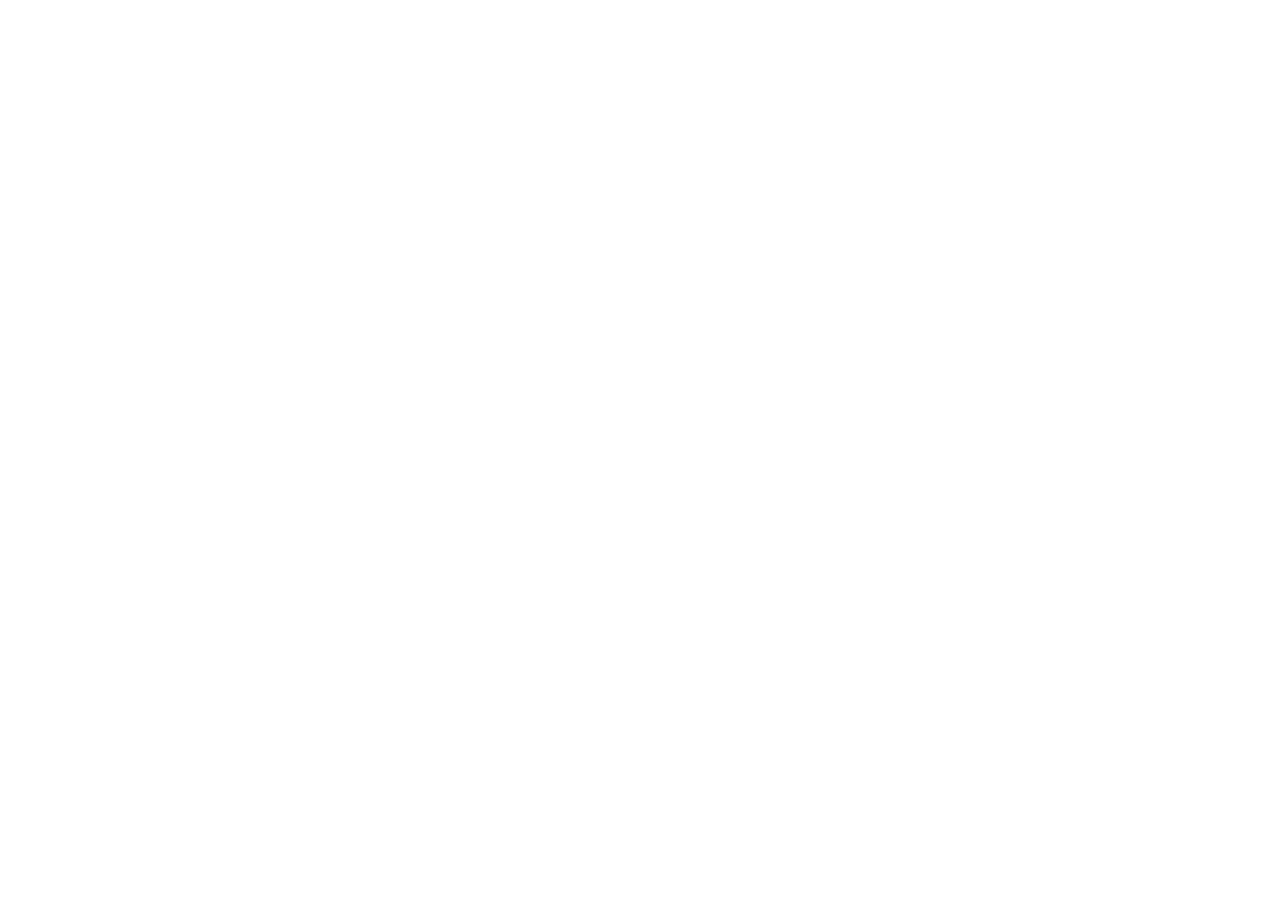
==== commit 86d93a49: "Move to https://aftw.ltd (合同会社AFTW)" ====
--- a/privacy-policy.html
+++ b/privacy-policy.html
@@ -3,123 +3,14 @@
 <head>
 <meta charset="utf-8">
 <meta name="viewport" content="width=device-width, initial-scale=1">
-<title>プライバシーポリシー — ポピー パズル / Poppy Puzzle</title>
-<link rel="stylesheet" href="./style.css">
+<meta name="robots" content="noindex">
+<meta http-equiv="refresh" content="0; url=https://aftw.ltd/apps/poppy-puzzle/privacy-policy">
+<link rel="canonical" href="https://aftw.ltd/apps/poppy-puzzle/privacy-policy">
+<title>移転しました / Moved — ポピー パズル / Poppy Puzzle</title>
 </head>
 <body>
-<div class="wrap">
-<header class="site">
-  <div class="mark">🧸</div>
-  <div class="name">ポピー パズル<small>Poppy Puzzle</small></div>
-</header>
-<h1>プライバシーポリシー / Privacy Policy</h1>
-<p class="updated">最終更新 / Last updated: 2026-09-22</p>
-
-<div class="card">
-  <p><strong>要点</strong> — 氏名・メールアドレス・アカウントは一切いただきません。<strong>セーブデータ</strong>（進行・コイン・ライフ）は端末内に保存され、端末のストレージが消去された場合に進行を復元できるよう、<strong>匿名のバックアップ</strong>を当方サーバーにも保存します（ゲームの進行のみ。氏名・メール・アカウントは含みません。アプリの「せってい」からいつでも削除できます）。一方で、どのステージが難しすぎるか・不具合が出ていないかを知るために<strong>匿名の利用イベント</strong>を送信します（ランダムなインストールIDのみで、個人は特定できません／設定でオフにできます）。本アプリは広告を表示し、広告配信事業者が広告識別子を利用する場合があります。パーソナライズ広告はアプリ内の「せってい」からいつでもオフにできます。</p>
-  <p><strong>In short</strong> — We ask for no name, email, or account. Your <strong>saved game</strong> (progress, coins, lives) is kept on your device, and an anonymous <strong>backup copy</strong> is stored on our server so your progress can be recovered if the device clears the app’s storage — game progress only, no name, email or account, and you can delete it in <strong>Settings</strong>. We do collect <strong>anonymous usage events</strong> so we can see where the game is too hard or broken; they carry a random install ID, never your identity, and you can switch them off in Settings. The app shows ads, and our advertising partner may use an advertising identifier. You can turn personalised ads off at any time in the in-app <strong>Settings</strong>.</p>
-</div>
-
-<h2>1. 端末内に保存する情報 / What we store on your device</h2>
-<p>以下はお使いの端末のローカルストレージに保存されます。</p>
-<p>The following is saved in local storage on your device:</p>
-<ul>
-  <li>ステージの進行状況・★・ベストスコア / Level progress, stars and best scores</li>
-  <li>コイン、ブースター、ハート（ライフ）、デイリータスクと連続ログインの状態 / Coins, boosters, lives (hearts), daily-task and streak state</li>
-  <li>言語・サウンド・プライバシーの選択 / Your language, sound and privacy choices</li>
-  <li>端末内でのみ利用する短い動作ログ / A short local diagnostic log used only on your own device</li>
-</ul>
-<p>アプリを削除すると、端末内のこれらはすべて消去されます。進行のバックアップについては次の項をご覧ください。</p>
-<p>Deleting the app deletes all of this from the device. For the progress backup, see the next section.</p>
-
-<h2>2. 進行のバックアップ / Progress backup</h2>
-<p>iOS は端末の空き容量が不足すると、アプリのローカルストレージを消去することがあります。バックアップが無ければ、それはクリア済みのステージがすべて失われることを意味します。これを防ぐため、本アプリはゲームの進行の匿名のコピーを当方サーバー（Cloudflare Workers）に保存します。</p>
-<p>iOS may clear an app’s local storage when the device runs low on space. Without a backup that means losing every level you have cleared, permanently. To prevent that, the app keeps an anonymous copy of your game progress on our server (Cloudflare Workers).</p>
-<p><strong>含まれるもの / What is in it</strong> — ステージの進行、★、コイン、ブースター、ハート、デイリー・連続ログインの状態、キルトと着せ替えのコレクション、イベントの進行、購入済みアイテムの所有情報と付与済み取引の識別子。<br>
-Level progress, stars, coins, boosters, hearts, daily/streak state, quilt and cosmetic collections, event progress, purchase ownership and credited transaction identifiers.</p>
-<p><strong>識別方法 / How it is identified</strong> — 初回起動時に端末内で生成されるランダムな ID と秘密鍵のみを使います。氏名・メールアドレス・電話番号・広告識別子ではなく、アカウントもありません。計測用のインストール ID とは意図的に別のものにしているため、バックアップと利用状況データが結び付くことはありません。<br>
-A random ID and secret generated on your device the first time you play. It is not your name, email, phone number or advertising identifier, there is no account, and it is deliberately <strong>not</strong> the analytics install ID, so a backup cannot be joined to analytics data.</p>
-<p><strong>復元 / Restoring</strong> — 端末の進行が失われ、バックアップの方が進んでいる場合にのみ、起動時に自動で復元します。新しい進行が古いバックアップで上書きされることはありません。<br>
-If the app finds your progress missing but the backup has more, it restores it automatically on launch. It never replaces newer progress with an older backup.</p>
-<p><strong>削除 / Deleting it</strong> — アプリの<strong>「せってい」→「バックアップを けす」</strong>で、当方サーバーから即時に削除できます。端末内の進行はそのまま残ります。バックアップは匿名であるため、このアプリ内の操作が唯一の削除手段です（メールでお問い合わせいただいても、当方はあなたのバックアップを特定できません）。<br>
-<strong>Settings → Delete my cloud backup</strong> removes it from our server immediately; your progress on the device is not affected. Because the backup is anonymous, this in-app control is the only way it can be deleted — we cannot identify your backup from an email.</p>
-<p>アプリを削除すると、端末内のセーブとバックアップの鍵の両方が失われ、以後そのバックアップにはアクセスできなくなります。<br>
-Deleting the app removes the local save and the key to the backup, after which the backup can no longer be reached or restored.</p>
-
-<h2>3. 匿名の利用状況の計測 / Anonymous usage analytics</h2>
-<p>どのステージが難しすぎるか、どこで離脱しているか、不具合が起きていないかを把握するため、本アプリは<strong>匿名のイベント</strong>を当方のサーバー（Cloudflare Workers）に送信します。</p>
-<p>To find out which levels are too hard, where players get stuck, and whether the game is crashing, the app sends a small stream of <strong>anonymous events</strong> to our own server (Cloudflare Workers).</p>
-<h3>送信する情報 / What is sent</h3>
-<ul>
-  <li>ランダムな<strong>インストールID</strong>（初回起動時に端末上で生成される UUID）。広告識別子でも端末IDでもなく、アカウントとも紐づきません（そもそもアカウントがありません）。 / A random <strong>install ID</strong> (a UUID generated on your device). Not the advertising identifier, not a device ID, and not linked to any account.</li>
-  <li>ランダムなセッションIDと、そのセッション内でのイベントの順序 / A random session ID and the order of events within it</li>
-  <li>イベント名と簡単な数値：開いた画面、ステージの開始／クリア／失敗とその番号・スコア・★、広告の要求と結果、ゲームが停止した際の JavaScript エラーメッセージ / Event names and simple numbers: screens opened, level start / clear / fail with its number, score and stars, ad requests and their outcome, and JavaScript error messages when the game breaks</li>
-  <li>アプリのバージョン、プラットフォーム、OS バージョン、言語 / App version, platform, OS version and language</li>
-</ul>
-<h3>送信しない情報 / What is NOT sent</h3>
-<p>氏名、メールアドレス、連絡先、写真、広告識別子、精緻な位置情報、セーブデータの中身は送信しません。</p>
-<p>Your name, email, contacts, photos, the advertising identifier, precise location, or the contents of your saved game.</p>
-<div class="card">
-  <p><strong>あなたの選択</strong> — 既定でオンですが、<strong>「せってい」→「あそびかたの きろくを おくる」</strong>からいつでもオフにできます。オフにすると収集は直ちに停止し、未送信のデータは破棄されます。</p>
-  <p><strong>Your choice</strong> — this is on by default and can be switched off at any time under <strong>Settings → Share anonymous play data</strong>. Switching it off stops collection immediately and discards anything not yet sent.</p>
-</div>
-
-<h2>4. 広告について / Advertising</h2>
-<p>本アプリは無料で提供され、<strong>AppLovin MAX</strong>（仲介先には <strong>Google AdMob</strong> を含みます） および同社が仲介する広告ネットワークによる広告収入で運営されています。広告の表示にあたり、これらの事業者は次の情報を処理する場合があります。</p>
-<p>The app is free and is funded by ads served through <strong>AppLovin MAX</strong> and the networks it mediates, which include <strong>Google AdMob</strong> and the ad networks it mediates. To show ads, these partners may process:</p>
-<ul>
-  <li>広告識別子（iOS ではトラッキングを許可した場合の IDFA、Android では広告 ID） / An advertising identifier (the IDFA on iOS when tracking is permitted, or the advertising ID on Android)</li>
-  <li>IP アドレスから推定される大まかな地域（精緻な位置情報ではありません） / Coarse, non-precise location inferred from your IP address</li>
-  <li>端末の種類・OS バージョン、広告の表示／視聴／クリックといった一般的な広告接触データ / Device type, OS version, and general ad-interaction data</li>
-</ul>
-<p>Google の広告に関するプライバシー情報: <a href="https://policies.google.com/technologies/ads">policies.google.com/technologies/ads</a></p>
-<p>AppLovin のプライバシーポリシー / AppLovin's privacy policy:
-<a href="https://www.applovin.com/privacy/" rel="noopener">https://www.applovin.com/privacy/</a></p>
-
-<h3>あなたの選択肢 / Your choices</h3>
-<ul>
-  <li><strong>App Tracking Transparency（iOS）</strong>：初回起動時に、他社のアプリやウェブサイトをまたいだトラッキングを許可するかを iOS が確認します。許可しない場合、広告識別子は利用されません。後から <em>iOS の設定 → プライバシーとセキュリティ → トラッキング</em> で変更できます。<br>
-  On first launch iOS asks whether the app may track you across other companies' apps and websites. If you decline, the advertising identifier is not used. You can change this later in <em>iOS Settings → Privacy &amp; Security → Tracking</em>.</li>
-  <li><strong>アプリ内の設定</strong>：アプリの「せってい」から次の操作ができます。<br>
-  In the app's <strong>Settings</strong> you can:
-    <ul>
-      <li>「こうこくの さいてきか」をオフにする（広告は表示されますが、パーソナライズされません） / turn <strong>Personalised ads</strong> off (you will still see ads, but they will not be personalised)</li>
-      <li>「じょうほうを うらない」をオンにする（CCPA/CPRA） / switch on <strong>Do not sell my info</strong> (CCPA/CPRA)</li>
-      <li>「13さい みまん です」を選ぶ（この端末でパーソナライズ広告を恒久的に無効化します） / tell us you are <strong>under 13</strong>, which permanently disables personalised advertising for this install</li>
-    </ul>
-  </li>
-</ul>
-<div class="card">
-  <p>選択が行われるまで、本アプリは<strong>最もプライバシーに配慮した設定</strong>（パーソナライズ広告オフ、情報を売らない設定オン）で動作します。</p>
-  <p>Until you make a choice, the app defaults to the <strong>most private</strong> setting: personalised ads off and do-not-sell on.</p>
-</div>
-
-<h2>5. お子さまについて / Children</h2>
-<p>本アプリは 13 歳未満のお子さまを対象としておらず、お子さまの個人情報を意図的に収集することはありません。設定で「13さい みまん です」を選択いただいた場合、広告 SDK に対してその旨を設定し、パーソナライズされない年齢相応の広告のみを要求します。お子さまが個人情報を提供したとお考えの場合はご連絡ください。対応いたします。</p>
-<p>The app is not directed at children under 13, and we do not knowingly collect personal information from them. If you tell us in Settings that you are under 13, the app flags the ad SDK accordingly so that only non-personalised, age-appropriate ads are requested. If you believe a child has provided personal information, contact us and we will address it.</p>
-
-<h2>6. 購入について / Purchases</h2>
-<p>本アプリには任意の<strong>アプリ内課金</strong>（コイン、ブースター、広告非表示）があります。決済は iOS では <strong>Apple</strong>、Android では <strong>Google Play</strong> が処理し、当方がお支払い情報を参照・保存することはありません。アイテムの重複付与を防ぎ、対象の購入を復元するために、購入の所有情報と取引の識別子を記録し、上記のバックアップにも含めます。同じストアアカウントを使う場合、ショップの「こうにゅうを ふくげん」で復元対象の非消費型購入を復元できます。</p>
-<p>The app offers optional <strong>in-app purchases</strong> (coin packs, booster bundles and an ad-free upgrade). Purchases are processed by <strong>Apple on iOS</strong> or <strong>Google Play on Android</strong>; we never see or store your payment details. The app records purchase ownership and transaction identifiers to deliver items once and restore eligible purchases. This information is included in the backup described above. Use <strong>Restore purchases</strong> in the shop to recover eligible non-consumable purchases under the same store account.</p>
-
-<h2>7. 収集しない情報 / Data we do NOT collect</h2>
-<p>アカウント、メールアドレス、連絡先、写真、マイク・カメラへのアクセス、精緻な位置情報は一切扱いません。当方がアプリ横断のプロファイルを作成することもありません（上記の利用状況イベントは匿名で、個人を特定する情報とは結び付けられません）。</p>
-<p>No accounts, no email addresses, no contacts, no photos, no microphone or camera access, no precise location, and no cross-app profile built by us. (The usage events above are anonymous and are never joined to identifying information.)</p>
-
-<h2>8. あなたの権利 / Your rights</h2>
-<p>氏名やアプリ内アカウントの登録は求めませんが、当方サーバーにはランダムな識別子にひも付いた利用イベントと進行のバックアップを保存します。識別子は同じインストールを継続して区別するために使われます。「せってい」で「あそびかたの きろくを おくる」をオフにすると計測が停止し、「バックアップを けす」で進行のバックアップを削除できます。アプリの削除は端末内のデータを消去しますが、それだけでサーバー上の記録が削除されるわけではありません。データに関するご要望・ご質問は当方までご連絡ください。広告事業者の処理については上記リンクもご覧ください。</p>
-<p>We do not require a name or in-app account, but our servers store gameplay events and save backups linked to random identifiers. These identifiers can distinguish an installation over time. In Settings, turn off Share anonymous play data to stop analytics collection, or use Delete my cloud backup to erase your progress backup. Deleting the app removes local data; it does not itself delete server records. Contact us about data requests or questions, and use the links above for information about advertising partners.</p>
-
-<h2>9. 変更 / Changes</h2>
-<p>本ポリシーを変更した場合は、上記の最終更新日を改め、新しい版をこの URL で公開します。</p>
-<p>If this policy changes, the "last updated" date above changes and the new version is published at this URL.</p>
-
-<h2>10. お問い合わせ / Contact</h2>
-<p><a href="mailto:info@aisif.jp">info@aisif.jp</a></p>
-<footer class="site">
-  <p>ポピー パズル (Poppy Puzzle) · <a href="mailto:info@aisif.jp">info@aisif.jp</a><br>
-  <a href="./">Home</a> · <a href="./privacy-policy.html">Privacy Policy</a> · <a href="./terms-of-service.html">Terms of Service</a></p>
-</footer>
-</div>
+<p>このページは移転しました。<a href="https://aftw.ltd/apps/poppy-puzzle/privacy-policy">https://aftw.ltd/apps/poppy-puzzle/privacy-policy</a></p>
+<p>This page has moved to <a href="https://aftw.ltd/apps/poppy-puzzle/privacy-policy">https://aftw.ltd/apps/poppy-puzzle/privacy-policy</a>.</p>
+<p>ポピー パズル / Poppy Puzzle — 合同会社AFTW (AFTW LLC)</p>
 </body>
 </html>
